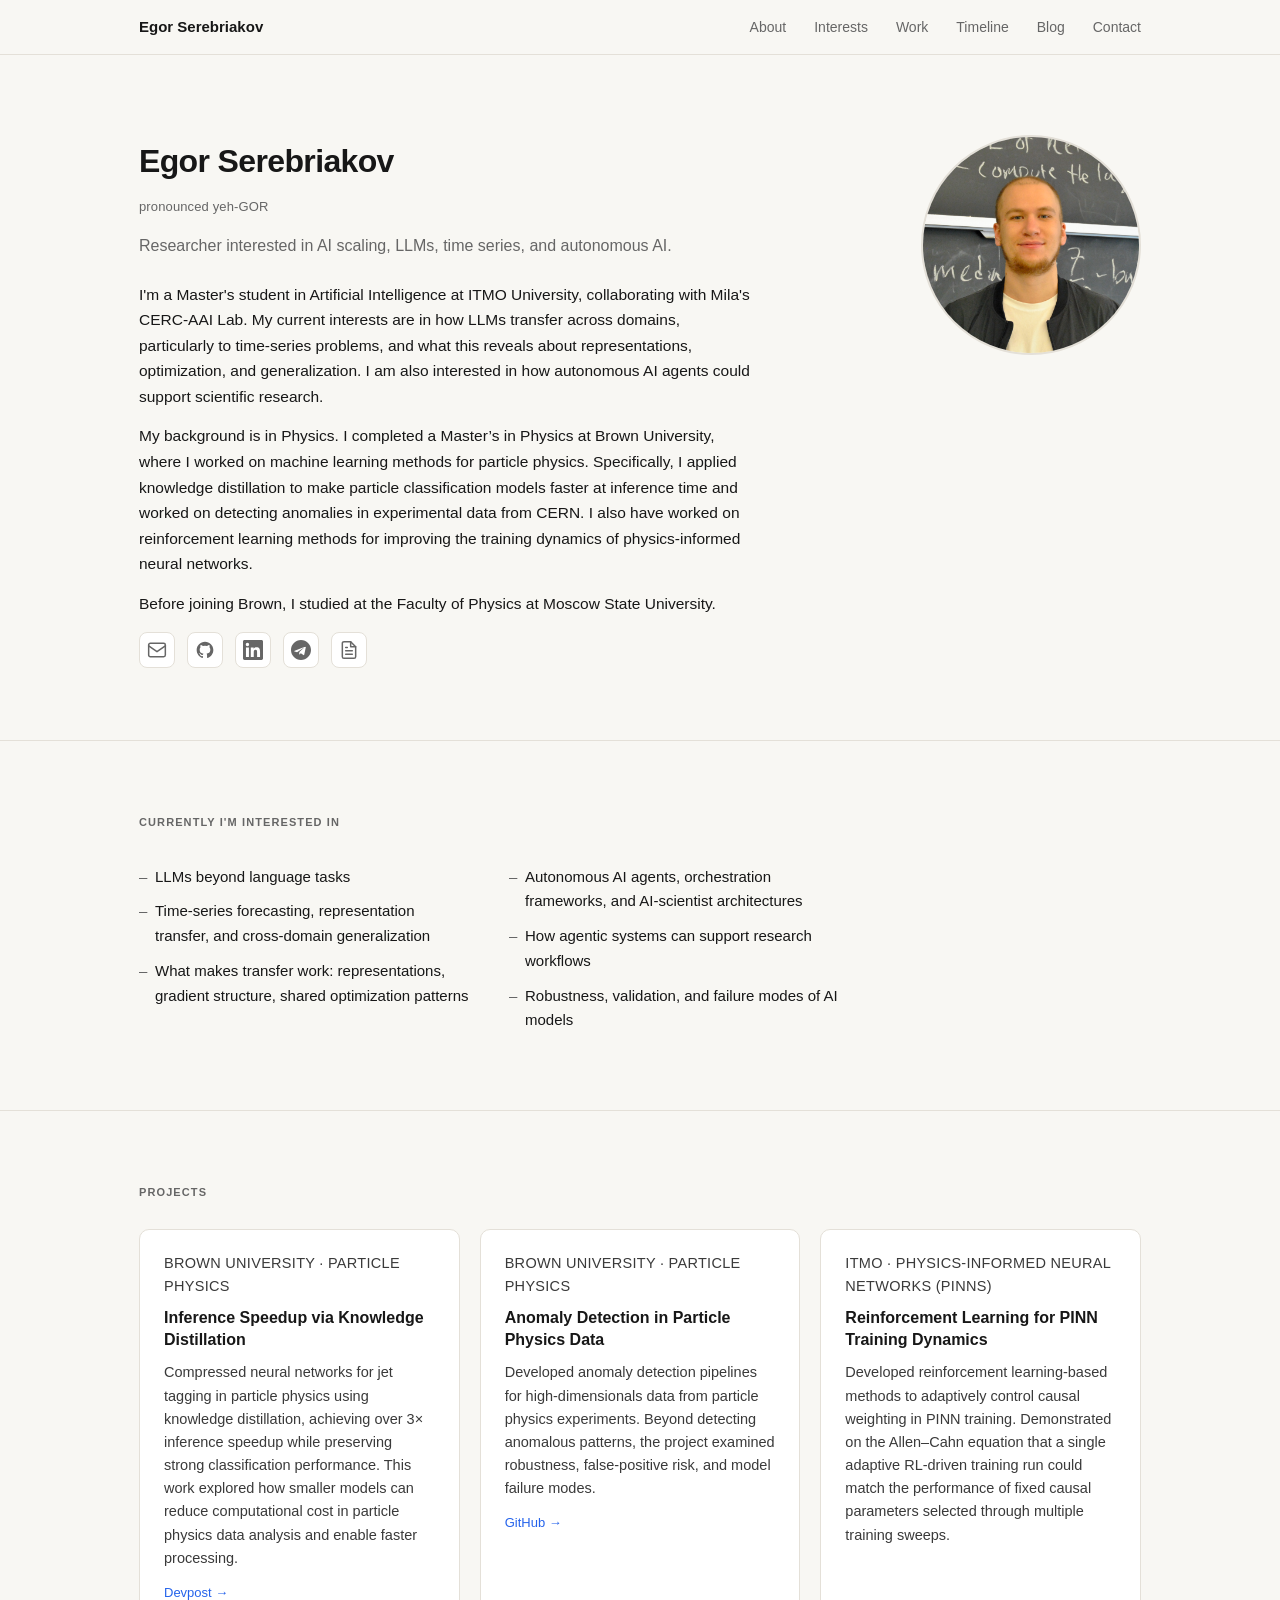
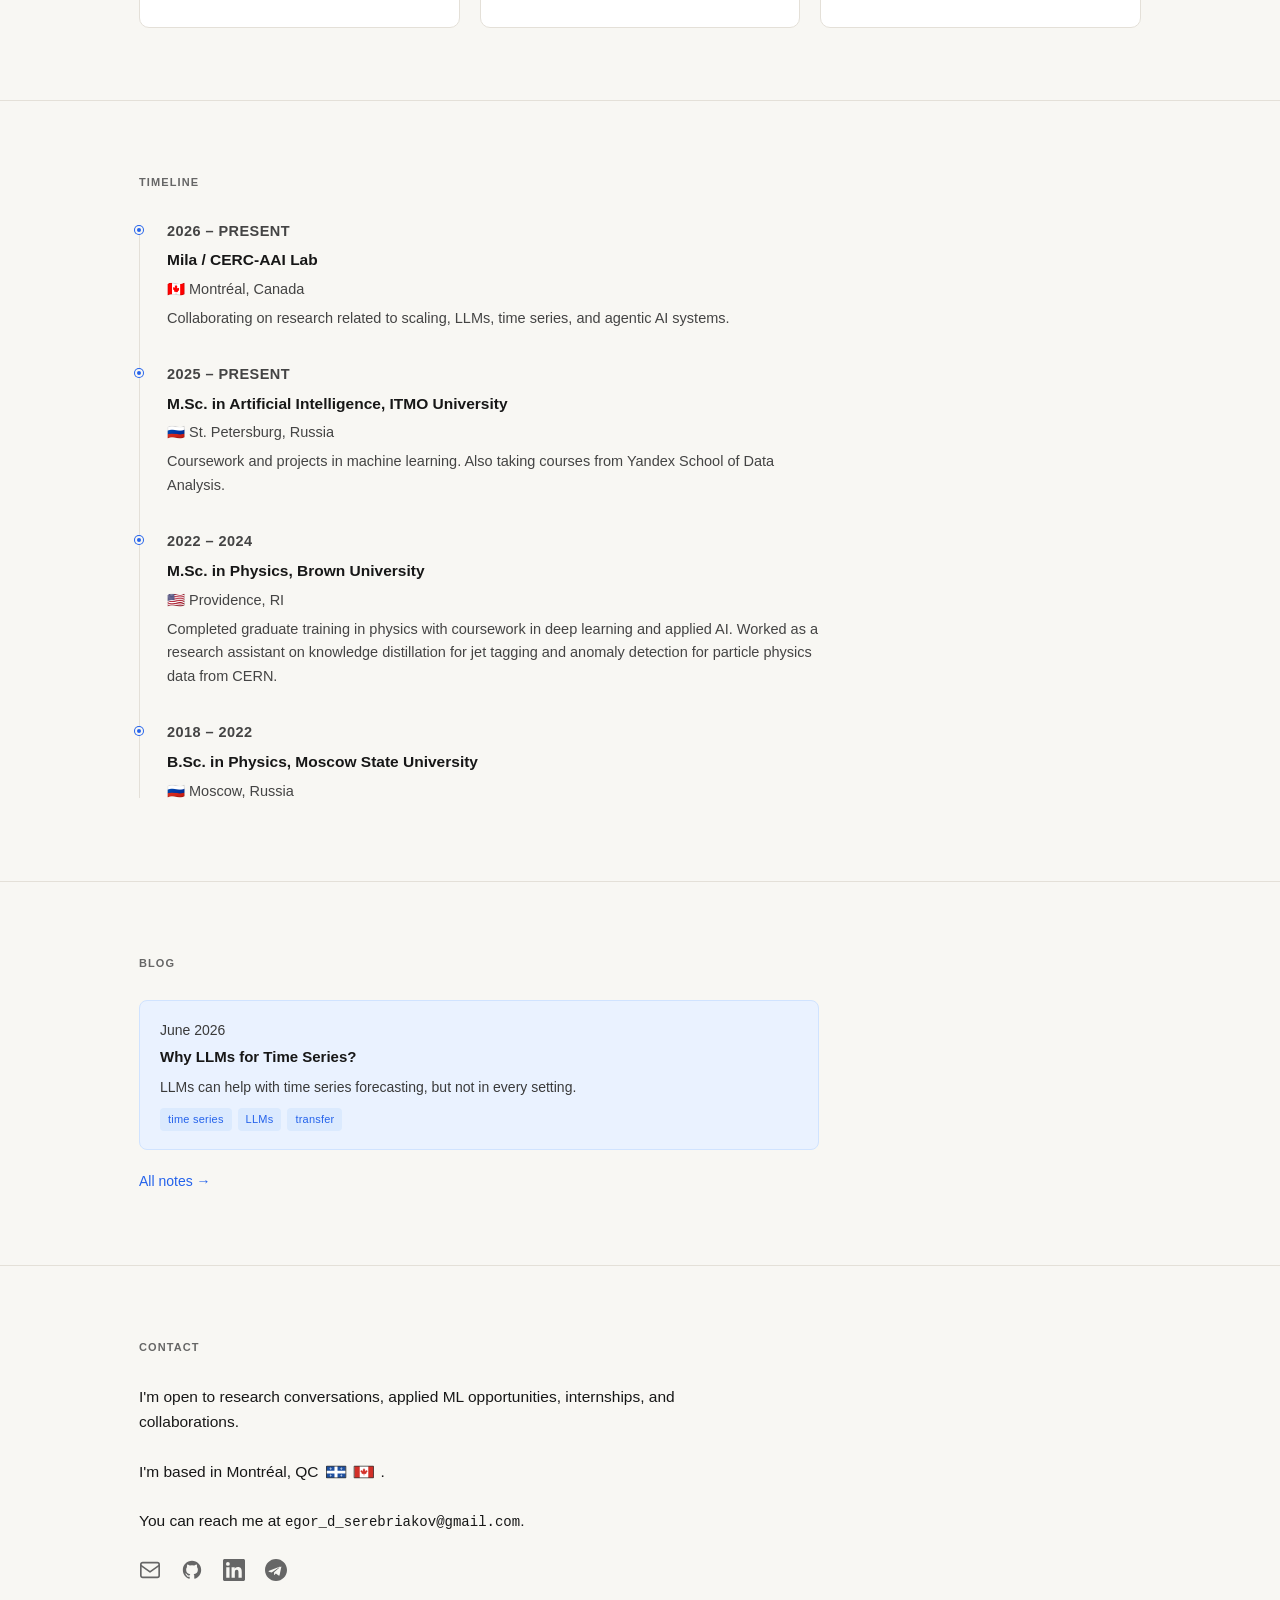
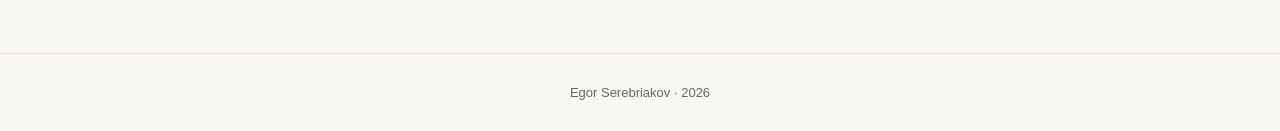
==== index.html @ ae720ddc "initial" ====
<!DOCTYPE html>
<html lang="en">
<head>
  <meta charset="UTF-8" />
  <meta name="viewport" content="width=device-width, initial-scale=1.0" />
  <title>Egor Serebriakov</title>
  <meta name="description" content="AI Master's student with a physics background, working on LLMs, time series, agentic systems, and ML for science." />
  <link rel="icon" type="image/svg+xml" href="assets/favicon.svg" />
  <link rel="stylesheet" href="assets/styles.css" />
</head>
<body>

  <nav>
    <div class="nav-inner">
      <a href="index.html" class="nav-name">Egor Serebriakov</a>
      <button class="nav-toggle" aria-label="Toggle navigation">
        <span></span><span></span><span></span>
      </button>
      <ul class="nav-links">
        <li><a href="#hero">About</a></li>
        <li><a href="#interests">Interests</a></li>
        <li><a href="#work">Work</a></li>
        <li><a href="#timeline">Timeline</a></li>
        <li><a href="#notes">Blog</a></li>
        <li><a href="#contact">Contact</a></li>
      </ul>
    </div>
  </nav>

  <!-- Hero -->
  <section id="hero">
    <div class="container">
      <div class="hero-inner">
        <div class="hero-text">
          <h1 class="hero-name">Egor Serebriakov</h1>
          <p class="hero-pronounce">pronounced yeh-GOR</p>
          <p class="hero-tagline">Researcher interested in AI scaling, LLMs, time series, and autonomous AI.</p>
          <div class="hero-bio">
            <!-- <p>I'm a Master's student in Artificial Intelligence at ITMO University, collaborating with Mila's CERC-AAI Lab. My current interests are in how LLMs transfer across domains, what this reveals about representations, optimization, and generalization, and how autonomous AI agents could support scientific research.</p> -->
            <p>I'm a Master's student in Artificial Intelligence at ITMO University, collaborating with Mila's CERC-AAI Lab. My current interests are in how LLMs transfer across domains, particularly to time-series problems, and what this reveals about representations, optimization, and generalization. I am also interested in how autonomous AI agents could support scientific research.</p>
            <p>My background is in Physics. I completed a Master’s in Physics at Brown University, where I worked on machine learning methods for particle physics. Specifically, I applied knowledge distillation to make particle classification models faster at inference time and worked on detecting anomalies in experimental data from CERN. I also have worked on reinforcement learning methods for improving the training dynamics of physics-informed neural networks.</p>
            <!-- <p>My background is in physics. I completed a Master’s in Physics at Brown University, where I worked on machine learning for particle physics, including knowledge distillation for particle jet tagging and anomaly detection with CERN experimental data. I have also worked on reinforcement learning methods for optimizing the training dynamics of physics-informed neural networks.</p> -->
            <p>Before joining Brown, I studied at the Faculty of Physics at Moscow State University.</p>
          </div>
          <div class="hero-links">
            <a href="mailto:egor_d_serebriakov@gmail.com" class="hero-icon-link" aria-label="Email" data-tooltip="Email">
              <svg width="20" height="20" viewBox="0 0 24 24" fill="none" stroke="currentColor" stroke-width="1.8" stroke-linecap="round" stroke-linejoin="round"><rect x="2" y="4" width="20" height="16" rx="2"/><path d="m2 7 10 7 10-7"/></svg>
            </a>
            <a href="https://github.com/edserebri" class="hero-icon-link" aria-label="GitHub" data-tooltip="GitHub" target="_blank" rel="noopener">
              <svg width="20" height="20" viewBox="0 0 24 24" fill="currentColor"><path d="M12 2C6.477 2 2 6.477 2 12c0 4.418 2.865 8.166 6.839 9.489.5.092.682-.217.682-.482 0-.237-.009-.868-.013-1.703-2.782.604-3.369-1.342-3.369-1.342-.454-1.154-1.11-1.462-1.11-1.462-.908-.62.069-.608.069-.608 1.003.07 1.531 1.03 1.531 1.03.892 1.529 2.341 1.087 2.91.831.092-.646.35-1.086.636-1.336-2.22-.253-4.555-1.11-4.555-4.943 0-1.091.39-1.984 1.029-2.683-.103-.253-.446-1.27.098-2.647 0 0 .84-.269 2.75 1.025A9.578 9.578 0 0 1 12 6.836a9.59 9.59 0 0 1 2.504.337c1.909-1.294 2.747-1.025 2.747-1.025.546 1.377.202 2.394.1 2.647.64.699 1.028 1.592 1.028 2.683 0 3.842-2.339 4.687-4.566 4.935.359.309.678.919.678 1.852 0 1.336-.012 2.415-.012 2.743 0 .267.18.578.688.48C19.138 20.163 22 16.418 22 12c0-5.523-4.477-10-10-10z"/></svg>
            </a>
            <a href="https://www.linkedin.com/in/eserebri/" class="hero-icon-link" aria-label="LinkedIn" data-tooltip="LinkedIn" target="_blank" rel="noopener">
              <svg width="20" height="20" viewBox="0 0 24 24" fill="currentColor"><path d="M20.447 20.452h-3.554v-5.569c0-1.328-.027-3.037-1.852-3.037-1.853 0-2.136 1.445-2.136 2.939v5.667H9.351V9h3.414v1.561h.046c.477-.9 1.637-1.85 3.37-1.85 3.601 0 4.267 2.37 4.267 5.455v6.286zM5.337 7.433a2.062 2.062 0 0 1-2.063-2.065 2.064 2.064 0 1 1 2.063 2.065zm1.782 13.019H3.555V9h3.564v11.452zM22.225 0H1.771C.792 0 0 .774 0 1.729v20.542C0 23.227.792 24 1.771 24h20.451C23.2 24 24 23.227 24 22.271V1.729C24 .774 23.2 0 22.222 0h.003z"/></svg>
            </a>
            <a href="https://t.me/egorserebriakov" class="hero-icon-link" aria-label="Telegram" data-tooltip="Telegram" target="_blank" rel="noopener">
              <svg width="20" height="20" viewBox="0 0 24 24" fill="currentColor"><path d="M12 0C5.373 0 0 5.373 0 12s5.373 12 12 12 12-5.373 12-12S18.627 0 12 0zm5.894 8.221-1.97 9.28c-.145.658-.537.818-1.084.508l-3-2.21-1.447 1.394c-.16.16-.295.295-.605.295l.213-3.053 5.56-5.023c.242-.213-.054-.333-.373-.12L7.26 14.765l-2.938-.916c-.638-.2-.651-.638.136-.943l11.462-4.42c.532-.19.998.131.682.232-.001.001-.001.002-.001.003z"/></svg>
            </a>
            <a href="cv.html" class="hero-icon-link" aria-label="CV" data-tooltip="CV">
              <svg width="20" height="20" viewBox="0 0 24 24" fill="none" stroke="currentColor" stroke-width="1.8" stroke-linecap="round" stroke-linejoin="round"><path d="M14 2H6a2 2 0 0 0-2 2v16a2 2 0 0 0 2 2h12a2 2 0 0 0 2-2V8z"/><polyline points="14 2 14 8 20 8"/><line x1="16" y1="13" x2="8" y2="13"/><line x1="16" y1="17" x2="8" y2="17"/><polyline points="10 9 9 9 8 9"/></svg>
            </a>
          </div>
        </div>
        <img src="assets/egor-photo.png" alt="Egor Serebriakov" class="hero-photo" />
      </div>
    </div>
  </section>

  <!-- Research Interests -->
  <section id="interests">
    <div class="container">
      <p class="section-label">Currently I'm Interested In</p>
      <ul class="interests-list">
        <li>LLMs beyond language tasks</li>
        <li>Time-series forecasting, representation transfer, and cross-domain generalization</li>
        <li>What makes transfer work: representations, gradient structure, shared optimization patterns</li>
        <li>Autonomous AI agents, orchestration frameworks, and AI-scientist architectures</li>
        <li>How agentic systems can support research workflows</li>
        <li>Robustness, validation, and failure modes of AI models</li>
      </ul>
    </div>
  </section>

  <!-- Selected Work -->
  <section id="work">
    <div class="container">
      <p class="section-label">Projects</p>
      <div class="cards-grid">

        <!-- <div class="card">
          <p class="card-meta">Mila · Ongoing</p>
          <h3>Rethinking LLMs for Time Series</h3>
          <p>Ongoing work on understanding why LLM-based models can help with time-series forecasting. I'm especially interested in whether useful transfer comes from shared gradient structure, representation geometry, representation drift, or other optimization-level effects rather than language modeling alone.</p>
        </div> -->

        <div class="card">
          <p class="card-meta">Brown University · Particle Physics</p>
          <h3>Inference Speedup via Knowledge Distillation</h3>
          <p>Compressed neural networks for jet tagging in particle physics using knowledge distillation, achieving over 3× inference speedup while preserving strong classification performance. This work explored how smaller models can reduce computational cost in particle physics data analysis and enable faster processing.</p>
          <a href="https://devpost.com/software/transfer-learning-for-jet-tagging-in-particle-physics" class="card-link" target="_blank" rel="noopener">Devpost →</a>
        </div>

        <div class="card">
          <p class="card-meta">Brown University · Particle Physics</p>
          <h3>Anomaly Detection in Particle Physics Data</h3>
          <p>Developed anomaly detection pipelines for high-dimensionals data from particle physics experiments. Beyond detecting anomalous patterns, the project examined robustness, false-positive risk, and model failure modes.</p>
          <a href="https://github.com/jordanpfeifer21/PHYS2550FinalProject" class="card-link" target="_blank" rel="noopener">GitHub →</a>
        </div>

        <div class="card">
          <p class="card-meta">ITMO · Physics-Informed Neural Networks (PINNs)</p>
          <h3>Reinforcement Learning for PINN Training Dynamics</h3>
          <p> Developed reinforcement learning-based methods to adaptively control causal weighting in PINN training. Demonstrated on the Allen–Cahn equation that a single adaptive RL-driven training run could match the performance of fixed causal parameters selected through multiple training sweeps.</p>
        </div>

      </div>
    </div>
  </section>

  <!-- Timeline -->
  <section id="timeline">
    <div class="container">
      <p class="section-label">Timeline</p>
      <div class="timeline">

        <div class="timeline-item">
          <p class="timeline-date">2026 – Present</p>
          <h3>Mila / CERC-AAI Lab</h3>
          <p class="timeline-location">🇨🇦 Montréal, Canada</p>
          <p>Collaborating on research related to scaling, LLMs, time series, and agentic AI systems.</p>
        </div>

        <div class="timeline-item">
          <p class="timeline-date">2025 – Present</p>
          <h3>M.Sc. in Artificial Intelligence, ITMO University</h3>
          <p class="timeline-location">🇷🇺 St. Petersburg, Russia</p>
          <p>Coursework and projects in machine learning. Also taking courses from Yandex School of Data Analysis.</p>
        </div>

        <div class="timeline-item">
          <p class="timeline-date">2022 – 2024</p>
          <h3>M.Sc. in Physics, Brown University</h3>
          <p class="timeline-location">🇺🇸 Providence, RI</p>
          <p>Completed graduate training in physics with coursework in deep learning and applied AI. Worked as a research assistant on knowledge distillation for jet tagging and anomaly detection for particle physics data from CERN.</p>
        </div>

        <div class="timeline-item">
          <p class="timeline-date">2018 – 2022</p>
          <h3>B.Sc. in Physics, Moscow State University</h3>
          <p class="timeline-location">🇷🇺 Moscow, Russia</p>
        </div>

      </div>
    </div>
  </section>

  <!-- Notes Preview -->
  <section id="notes">
    <div class="container">
      <p class="section-label">Blog</p>
      <div id="notes-preview" class="notes-cards"></div>
      <p class="notes-footer"><a href="notes.html">All notes →</a></p>
    </div>
  </section>

  <!-- Contact -->
  <section id="contact">
    <div class="container">
      <p class="section-label">Contact</p>
      <p class="contact-text">I'm open to research conversations, applied ML opportunities, internships, and collaborations.</p>
      <p class="contact-text contact-location">I'm based in Montréal, QC <img src="assets/qc_flag.svg" class="flag-icon" alt="Quebec"><img src="assets/canada.svg" class="flag-icon" alt="Canada">.</p>
      <p class="contact-text">You can reach me at <span class="contact-email">egor_d_serebriakov@gmail.com</span>.</p>
      <div class="contact-icons">
        <a href="mailto:egor_d_serebriakov@gmail.com" class="contact-icon" aria-label="Email">
          <svg width="22" height="22" viewBox="0 0 24 24" fill="none" stroke="currentColor" stroke-width="1.8" stroke-linecap="round" stroke-linejoin="round"><rect x="2" y="4" width="20" height="16" rx="2"/><path d="m2 7 10 7 10-7"/></svg>
        </a>
        <a href="https://github.com/edserebri" class="contact-icon" aria-label="GitHub" target="_blank" rel="noopener">
          <svg width="22" height="22" viewBox="0 0 24 24" fill="currentColor"><path d="M12 2C6.477 2 2 6.477 2 12c0 4.418 2.865 8.166 6.839 9.489.5.092.682-.217.682-.482 0-.237-.009-.868-.013-1.703-2.782.604-3.369-1.342-3.369-1.342-.454-1.154-1.11-1.462-1.11-1.462-.908-.62.069-.608.069-.608 1.003.07 1.531 1.03 1.531 1.03.892 1.529 2.341 1.087 2.91.831.092-.646.35-1.086.636-1.336-2.22-.253-4.555-1.11-4.555-4.943 0-1.091.39-1.984 1.029-2.683-.103-.253-.446-1.27.098-2.647 0 0 .84-.269 2.75 1.025A9.578 9.578 0 0 1 12 6.836a9.59 9.59 0 0 1 2.504.337c1.909-1.294 2.747-1.025 2.747-1.025.546 1.377.202 2.394.1 2.647.64.699 1.028 1.592 1.028 2.683 0 3.842-2.339 4.687-4.566 4.935.359.309.678.919.678 1.852 0 1.336-.012 2.415-.012 2.743 0 .267.18.578.688.48C19.138 20.163 22 16.418 22 12c0-5.523-4.477-10-10-10z"/></svg>
        </a>
        <a href="https://www.linkedin.com/in/eserebri/" class="contact-icon" aria-label="LinkedIn" target="_blank" rel="noopener">
          <svg width="22" height="22" viewBox="0 0 24 24" fill="currentColor"><path d="M20.447 20.452h-3.554v-5.569c0-1.328-.027-3.037-1.852-3.037-1.853 0-2.136 1.445-2.136 2.939v5.667H9.351V9h3.414v1.561h.046c.477-.9 1.637-1.85 3.37-1.85 3.601 0 4.267 2.37 4.267 5.455v6.286zM5.337 7.433a2.062 2.062 0 0 1-2.063-2.065 2.064 2.064 0 1 1 2.063 2.065zm1.782 13.019H3.555V9h3.564v11.452zM22.225 0H1.771C.792 0 0 .774 0 1.729v20.542C0 23.227.792 24 1.771 24h20.451C23.2 24 24 23.227 24 22.271V1.729C24 .774 23.2 0 22.222 0h.003z"/></svg>
        </a>
        <a href="https://t.me/egorserebriakov" class="contact-icon" aria-label="Telegram" target="_blank" rel="noopener">
          <svg width="22" height="22" viewBox="0 0 24 24" fill="currentColor"><path d="M12 0C5.373 0 0 5.373 0 12s5.373 12 12 12 12-5.373 12-12S18.627 0 12 0zm5.894 8.221-1.97 9.28c-.145.658-.537.818-1.084.508l-3-2.21-1.447 1.394c-.16.16-.295.295-.605.295l.213-3.053 5.56-5.023c.242-.213-.054-.333-.373-.12L7.26 14.765l-2.938-.916c-.638-.2-.651-.638.136-.943l11.462-4.42c.532-.19.998.131.682.232-.001.001-.001.002-.001.003z"/></svg>
        </a>
      </div>
    </div>
  </section>

  <footer>
    <div class="container">
      <p>Egor Serebriakov · 2026</p>
    </div>
  </footer>

  <script src="assets/posts.js"></script>
  <script src="assets/script.js"></script>
</body>
</html>
---- assets/styles.css ----
:root {
  --bg: #f8f7f3;
  --text: #171717;
  --muted: #666666;
  --line: #e4e0d8;
  --card: #ffffff;
  --soft-blue: #eaf2ff;
  --accent: #2563eb;
}

*, *::before, *::after {
  box-sizing: border-box;
  margin: 0;
  padding: 0;
}

html {
  scroll-behavior: smooth;
}

body {
  background: var(--bg);
  color: var(--text);
  font-family: -apple-system, BlinkMacSystemFont, "Segoe UI", Roboto, "Helvetica Neue", Arial, sans-serif;
  font-size: 16px;
  line-height: 1.65;
}

a {
  color: var(--accent);
  text-decoration: none;
}

a:hover {
  text-decoration: underline;
}

/* Layout */
.container {
  max-width: 1050px;
  margin: 0 auto;
  padding: 0 24px;
}

.prose {
  max-width: 720px;
}

/* Nav */
nav {
  position: sticky;
  top: 0;
  background: var(--bg);
  border-bottom: 1px solid var(--line);
  z-index: 100;
  padding: 14px 0;
}

.nav-inner {
  display: flex;
  align-items: center;
  justify-content: space-between;
  max-width: 1050px;
  margin: 0 auto;
  padding: 0 24px;
}

.nav-name {
  font-weight: 600;
  font-size: 15px;
  color: var(--text);
  text-decoration: none;
}

.nav-name:hover {
  text-decoration: none;
  color: var(--accent);
}

.nav-links {
  display: flex;
  gap: 28px;
  list-style: none;
}

.nav-links a {
  font-size: 14px;
  color: var(--muted);
  text-decoration: none;
  transition: color 0.15s;
}

.nav-links a:hover {
  color: var(--text);
  text-decoration: none;
}

.nav-toggle {
  display: none;
  background: none;
  border: none;
  cursor: pointer;
  padding: 4px;
  flex-direction: column;
  gap: 5px;
  position: relative;
  z-index: 101;
}

.nav-toggle span {
  display: block;
  width: 22px;
  height: 2px;
  background: var(--text);
  border-radius: 2px;
  transition: all 0.25s ease;
}

.nav-toggle.open span:nth-child(1) {
  transform: translateY(7px) rotate(45deg);
}

.nav-toggle.open span:nth-child(2) {
  opacity: 0;
  transform: scaleX(0);
}

.nav-toggle.open span:nth-child(3) {
  transform: translateY(-7px) rotate(-45deg);
}

/* Sections */
section {
  padding: 72px 0;
  border-bottom: 1px solid var(--line);
}

section:last-child {
  border-bottom: none;
}

.section-label {
  font-size: 11px;
  font-weight: 600;
  letter-spacing: 0.1em;
  text-transform: uppercase;
  color: var(--muted);
  margin-bottom: 28px;
}

h2 {
  font-size: 22px;
  font-weight: 600;
  margin-bottom: 20px;
  letter-spacing: -0.01em;
}

h3 {
  font-size: 17px;
  font-weight: 600;
  margin-bottom: 6px;
}

/* Hero */
#hero {
  padding: 80px 0 72px;
}

.hero-inner {
  display: flex;
  align-items: flex-start;
  gap: 32px;
}

.hero-text {
  flex: 1;
  min-width: 0;
}

.hero-photo {
  width: 220px;
  height: 220px;
  border-radius: 50%;
  object-fit: cover;
  object-position: center top;
  flex-shrink: 0;
  border: 2px solid var(--line);
}

.hero-name {
  font-size: 32px;
  font-weight: 700;
  letter-spacing: -0.02em;
  margin-bottom: 8px;
}

.hero-pronounce {
  font-size: 13px;
  color: var(--muted);
  margin-top: 4px;
  margin-bottom: 16px;
  letter-spacing: 0.01em;
}

.hero-tagline {
  font-size: 16px;
  color: var(--muted);
  margin-bottom: 24px;
  line-height: 1.5;
}

.hero-bio p {
  font-size: 15.5px;
  color: var(--text);
  margin-bottom: 14px;
  max-width: 620px;
}

.hero-bio p:last-child {
  margin-bottom: 0;
}


.flag-icon {
  height: 22px;
  width: auto;
  vertical-align: middle;
  border-radius: 2px;
}

.hero-email {
  font-family: "SFMono-Regular", Consolas, "Liberation Mono", Menlo, monospace;
  font-size: 13.5px;
  color: var(--muted);
  margin-top: 20px;
  margin-bottom: 4px;
}

.hero-links {
  display: flex;
  flex-wrap: wrap;
  gap: 12px;
  margin-top: 16px;
}

.hero-icon-link {
  display: inline-flex;
  align-items: center;
  justify-content: center;
  width: 36px;
  height: 36px;
  border-radius: 8px;
  border: 1px solid var(--line);
  color: var(--muted);
  background: var(--card);
  text-decoration: none;
  transition: border-color 0.15s, color 0.15s;
}

.hero-icon-link:hover {
  border-color: var(--accent);
  color: var(--accent);
  text-decoration: none;
}

.hero-icon-link[data-tooltip] {
  position: relative;
}

.hero-icon-link[data-tooltip]::after {
  content: attr(data-tooltip);
  position: absolute;
  bottom: calc(100% + 7px);
  left: 50%;
  transform: translateX(-50%);
  background: var(--text);
  color: var(--bg);
  font-size: 11px;
  font-weight: 500;
  padding: 3px 8px;
  border-radius: 4px;
  white-space: nowrap;
  pointer-events: none;
  opacity: 0;
  transition: opacity 0.12s;
}

.hero-icon-link[data-tooltip]:hover::after {
  opacity: 1;
}

/* Current Focus */
#focus .focus-text p {
  font-size: 15.5px;
  margin-bottom: 14px;
  max-width: 700px;
}

#focus .focus-text p:last-child {
  margin-bottom: 0;
}

/* Work cards */
.cards-grid {
  display: grid;
  grid-template-columns: repeat(auto-fill, minmax(300px, 1fr));
  gap: 20px;
}

.card {
  background: var(--card);
  border: 1px solid var(--line);
  border-radius: 10px;
  padding: 22px 24px;
  transition: border-color 0.15s;
}

.card:hover {
  border-color: #c8c0b4;
}

.card-meta {
  font-size: 12px;
  color: var(--muted);
  font-weight: 500;
  letter-spacing: 0.02em;
  margin-bottom: 8px;
  text-transform: uppercase;
}

.card h3 {
  font-size: 16px;
  margin-bottom: 10px;
  line-height: 1.4;
}

.card p {
  font-size: 14.5px;
  color: #3a3a3a;
  line-height: 1.6;
}

.card-link {
  display: inline-block;
  margin-top: 12px;
  font-size: 13px;
  font-weight: 500;
}

/* Research Interests */
#interests .interests-list {
  list-style: none;
  columns: 2;
  column-gap: 40px;
  max-width: 700px;
}

#interests .interests-list li {
  font-size: 15px;
  padding: 5px 0;
  color: var(--text);
  break-inside: avoid;
  padding-left: 16px;
  position: relative;
}

#interests .interests-list li::before {
  content: "–";
  position: absolute;
  left: 0;
  color: var(--muted);
}

/* Timeline */
.timeline {
  position: relative;
  padding-left: 28px;
  max-width: 680px;
}

.timeline::before {
  content: "";
  position: absolute;
  left: 0;
  top: 6px;
  bottom: 6px;
  width: 1px;
  background: var(--line);
}

.timeline-item {
  position: relative;
  padding-bottom: 32px;
}

.timeline-item:last-child {
  padding-bottom: 0;
}

.timeline-item::before {
  content: "";
  position: absolute;
  left: -32px;
  top: 6px;
  width: 8px;
  height: 8px;
  border-radius: 50%;
  background: var(--accent);
  border: 2px solid var(--bg);
  box-shadow: 0 0 0 1px var(--accent);
}

.timeline-date {
  font-size: 12px;
  font-weight: 600;
  color: var(--accent);
  letter-spacing: 0.03em;
  margin-bottom: 4px;
  text-transform: uppercase;
}

.timeline-item h3 {
  font-size: 15.5px;
  margin-bottom: 5px;
}

.timeline-location {
  font-size: 12.5px;
  color: var(--muted);
  margin-bottom: 5px;
}

.timeline-item p {
  font-size: 14.5px;
  color: #444;
}

/* Notes preview */
.notes-cards {
  display: flex;
  flex-direction: column;
  gap: 16px;
  max-width: 680px;
}

.note-card {
  background: var(--soft-blue);
  border: 1px solid #d0e3ff;
  border-radius: 8px;
  padding: 18px 20px;
}

.note-card-date {
  font-size: 12px;
  color: var(--muted);
  margin-bottom: 4px;
}

.note-card h3 {
  font-size: 15px;
  margin-bottom: 6px;
}

.note-card p {
  font-size: 14px;
  color: #3a3a3a;
  line-height: 1.6;
}

.note-tags {
  display: flex;
  flex-wrap: wrap;
  gap: 6px;
  margin-top: 10px;
}

.tag {
  font-size: 11px;
  font-weight: 500;
  color: var(--accent);
  background: #dbeafe;
  padding: 2px 8px;
  border-radius: 4px;
  letter-spacing: 0.02em;
}

.notes-footer {
  margin-top: 20px;
  font-size: 14px;
}

/* Contact */
#contact .contact-text {
  font-size: 15.5px;
  color: var(--text);
  max-width: 600px;
  margin-bottom: 24px;
}

.contact-location {
  display: flex;
  align-items: center;
  gap: 6px;
  margin-top: 10px;
}

.contact-email {
  font-family: "SFMono-Regular", Consolas, "Liberation Mono", Menlo, monospace;
  font-size: 14px;
  color: var(--text);
}

.contact-icons {
  display: flex;
  gap: 20px;
  margin-top: 20px;
  align-items: center;
}

.contact-icon {
  color: var(--muted);
  transition: color 0.15s;
  display: flex;
  align-items: center;
}

.contact-icon:hover {
  color: var(--text);
  text-decoration: none;
}

.contact-links {
  display: flex;
  flex-wrap: wrap;
  gap: 12px;
}

.contact-link {
  display: inline-flex;
  align-items: center;
  gap: 6px;
  font-size: 14px;
  font-weight: 500;
  padding: 8px 18px;
  border-radius: 7px;
  border: 1px solid var(--line);
  background: var(--card);
  color: var(--text);
  transition: border-color 0.15s, color 0.15s;
  text-decoration: none;
}

.contact-link:hover {
  border-color: var(--accent);
  color: var(--accent);
  text-decoration: none;
}

/* Footer */
footer {
  padding: 28px 0;
  text-align: center;
  font-size: 13px;
  color: var(--muted);
}

/* Expandable post cards (notes page) */
.post-card {
  background: var(--card);
  border: 1px solid var(--line);
  border-radius: 10px;
  padding: 20px 24px;
  max-width: 720px;
  cursor: pointer;
  transition: border-color 0.15s;
  user-select: none;
}

.post-card:hover {
  border-color: #c8c0b4;
}

.post-card-header {
  display: flex;
  align-items: flex-start;
  justify-content: space-between;
  gap: 16px;
}

.post-card-meta {
  flex: 1;
  min-width: 0;
}

.post-card-meta h3 {
  margin-bottom: 0;
}

.post-card-chevron {
  flex-shrink: 0;
  color: var(--muted);
  margin-top: 4px;
  transition: transform 0.2s ease;
}

.post-card.open .post-card-chevron {
  transform: rotate(180deg);
}

.post-card-body {
  max-height: 0;
  overflow: hidden;
  opacity: 0;
  transition: max-height 0.3s ease, opacity 0.2s ease;
}

.post-card.open .post-card-body {
  max-height: 600px;
  opacity: 1;
}

.post-card-body p {
  font-size: 14.5px;
  color: #3a3a3a;
  line-height: 1.65;
  margin-top: 12px;
}

/* ---- Notes page ---- */
.notes-page-header {
  padding: 48px 0 40px;
  border-bottom: 1px solid var(--line);
}

.notes-page-header h1 {
  font-size: 28px;
  font-weight: 700;
  letter-spacing: -0.02em;
  margin-bottom: 8px;
}

.notes-page-header p {
  font-size: 15px;
  color: var(--muted);
  max-width: 600px;
}

.notes-list {
  padding: 48px 0;
  display: flex;
  flex-direction: column;
  gap: 24px;
}

.notes-list .note-card {
  background: var(--card);
  border: 1px solid var(--line);
  border-radius: 10px;
  padding: 22px 26px;
  max-width: 720px;
}

.notes-list .note-card:hover {
  border-color: #c8c0b4;
}

.draft-badge {
  display: inline-block;
  font-size: 11px;
  font-weight: 600;
  text-transform: uppercase;
  letter-spacing: 0.06em;
  color: #92400e;
  background: #fef3c7;
  border: 1px solid #fcd34d;
  padding: 2px 7px;
  border-radius: 4px;
  margin-bottom: 8px;
}

/* Mobile */
@media (max-width: 680px) {
  nav {
    padding: 12px 0;
  }

  .nav-links {
    display: none;
    flex-direction: column;
    align-items: center;
    justify-content: center;
    gap: 8px;
    position: fixed;
    top: 0;
    left: 0;
    right: 0;
    bottom: 0;
    background: var(--bg);
    z-index: 99;
  }

  .nav-links.open {
    display: flex;
  }

  .nav-links a {
    padding: 14px 0;
    font-size: 22px;
    color: var(--text);
  }

  .nav-toggle {
    display: flex;
  }

  section {
    padding: 48px 0;
  }

  #hero {
    padding: 48px 0;
  }

  .hero-inner {
    flex-direction: column-reverse;
    gap: 24px;
    align-items: center;
    text-align: center;
  }

  .hero-photo {
    width: 140px;
    height: 140px;
  }

  .hero-links {
    justify-content: center;
  }

  .hero-name {
    font-size: 26px;
  }

  #interests .interests-list {
    columns: 1;
  }

  .cards-grid {
    grid-template-columns: 1fr;
  }
}
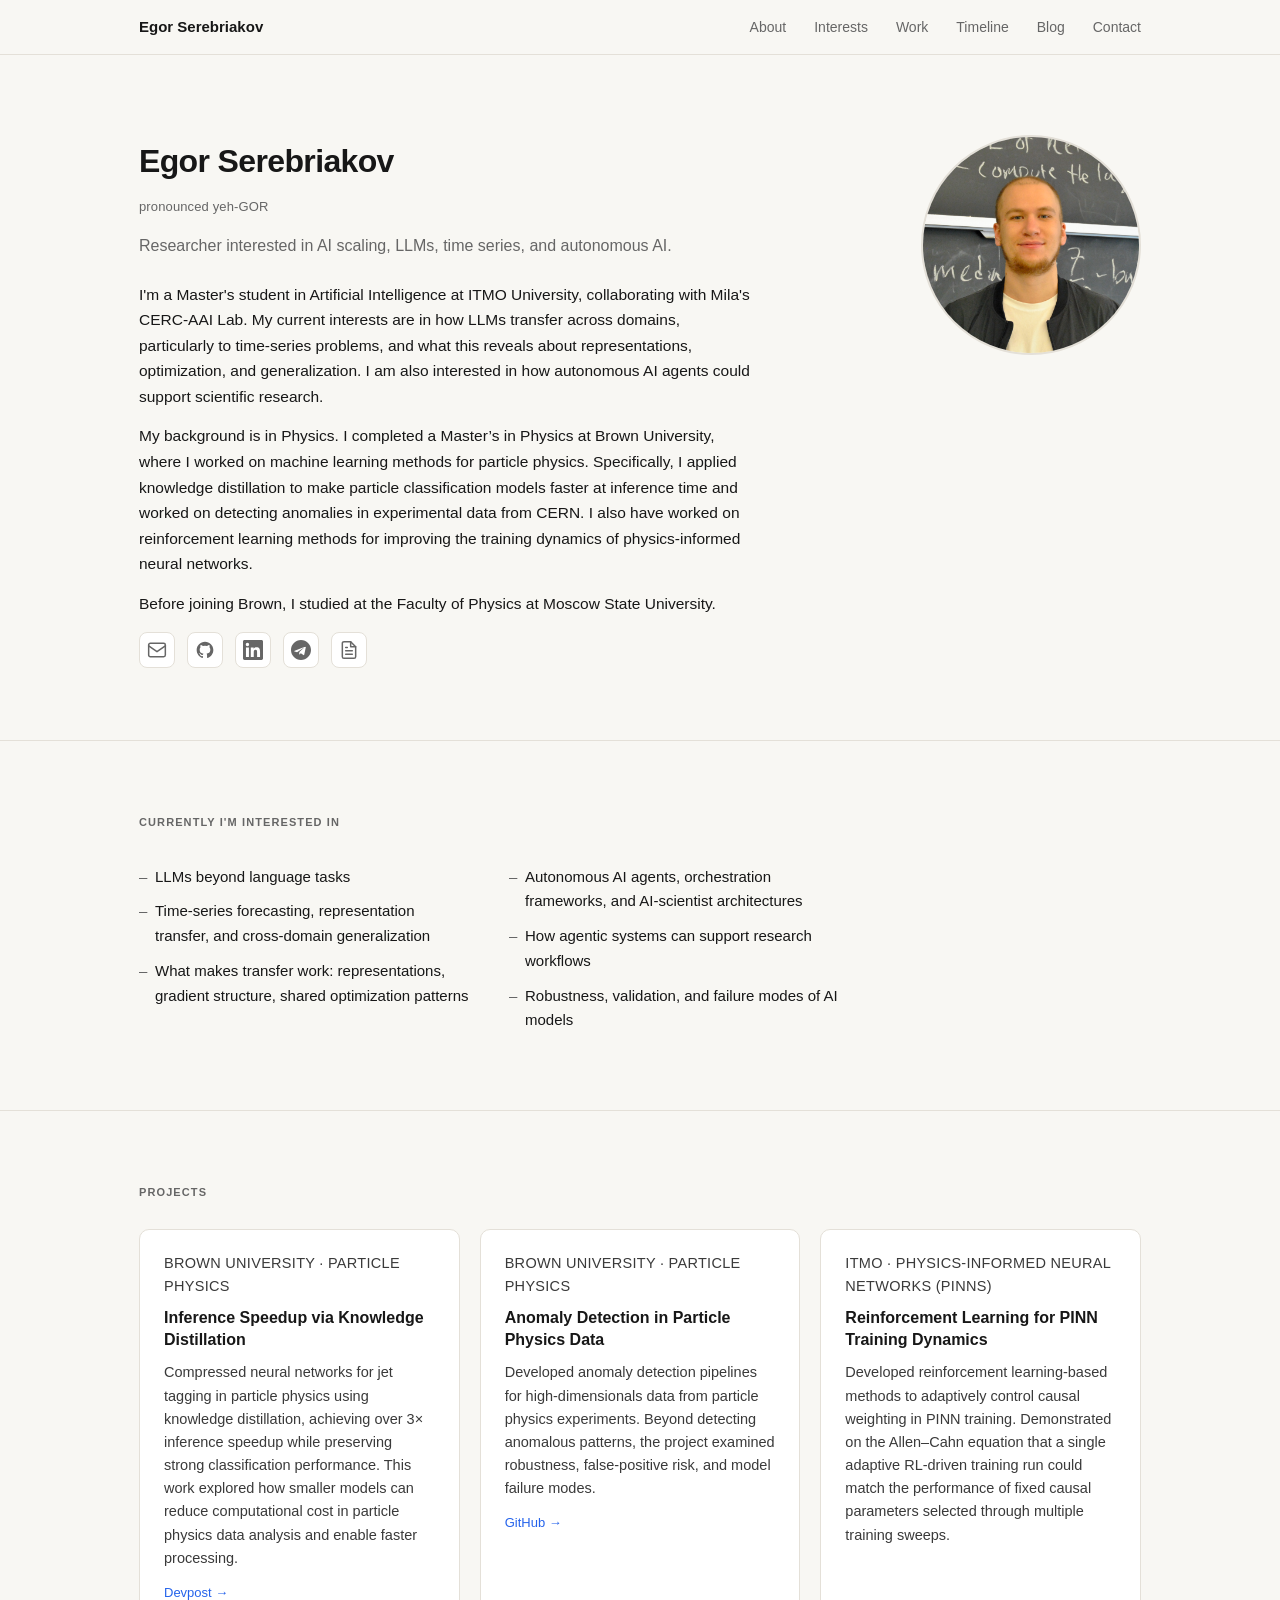
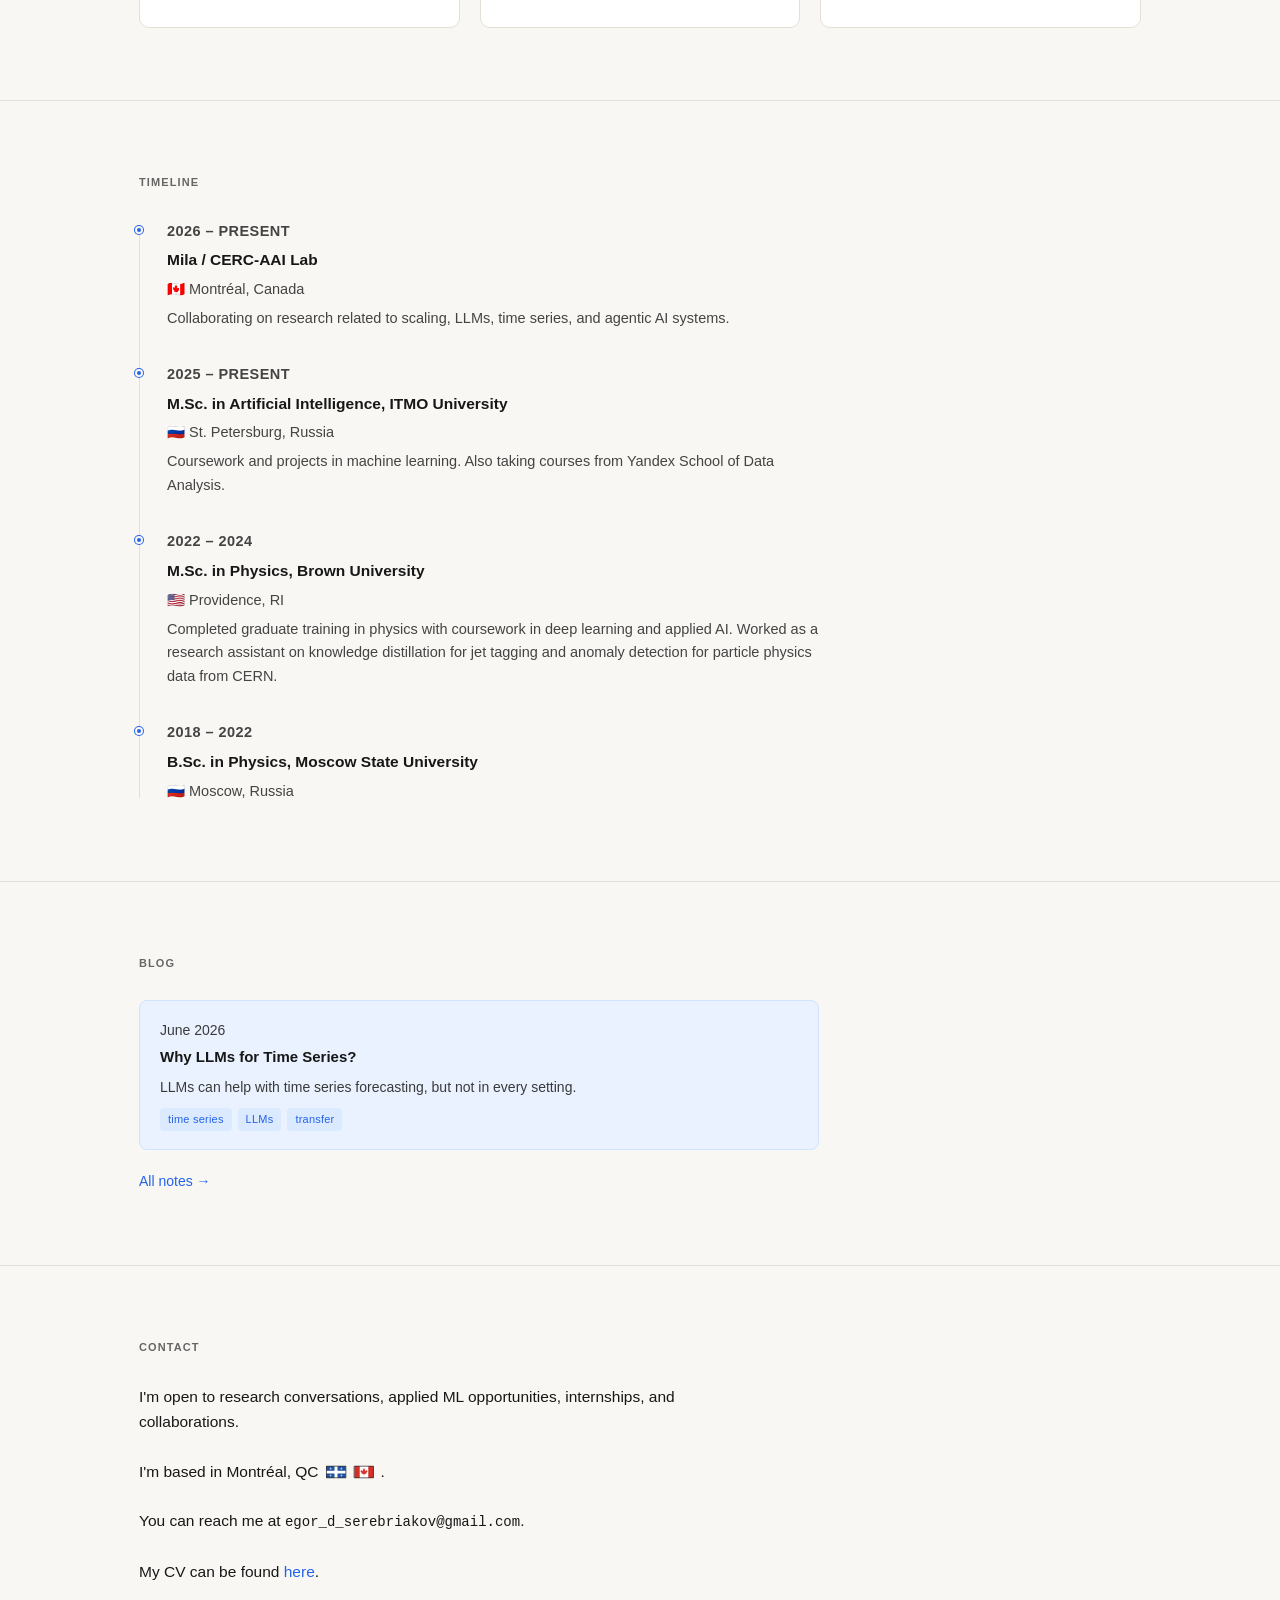
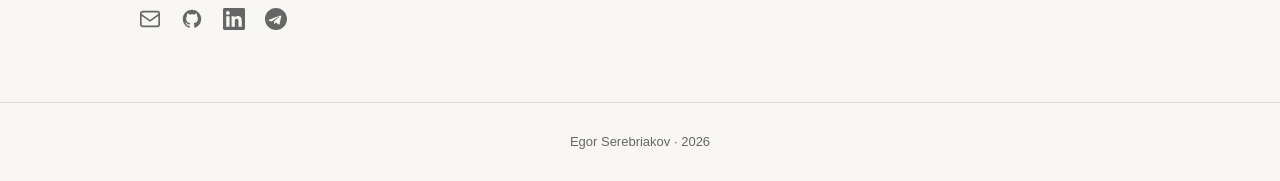
==== commit 22b76356: "small changes" ====
--- a/index.html
+++ b/index.html
@@ -169,6 +169,7 @@
       <p class="contact-text">I'm open to research conversations, applied ML opportunities, internships, and collaborations.</p>
       <p class="contact-text contact-location">I'm based in Montréal, QC <img src="assets/qc_flag.svg" class="flag-icon" alt="Quebec"><img src="assets/canada.svg" class="flag-icon" alt="Canada">.</p>
       <p class="contact-text">You can reach me at <span class="contact-email">egor_d_serebriakov@gmail.com</span>.</p>
+      <p class="contact-text">My CV can be found <a href="cv.html">here</a>.</p>
       <div class="contact-icons">
         <a href="mailto:egor_d_serebriakov@gmail.com" class="contact-icon" aria-label="Email">
           <svg width="22" height="22" viewBox="0 0 24 24" fill="none" stroke="currentColor" stroke-width="1.8" stroke-linecap="round" stroke-linejoin="round"><rect x="2" y="4" width="20" height="16" rx="2"/><path d="m2 7 10 7 10-7"/></svg>
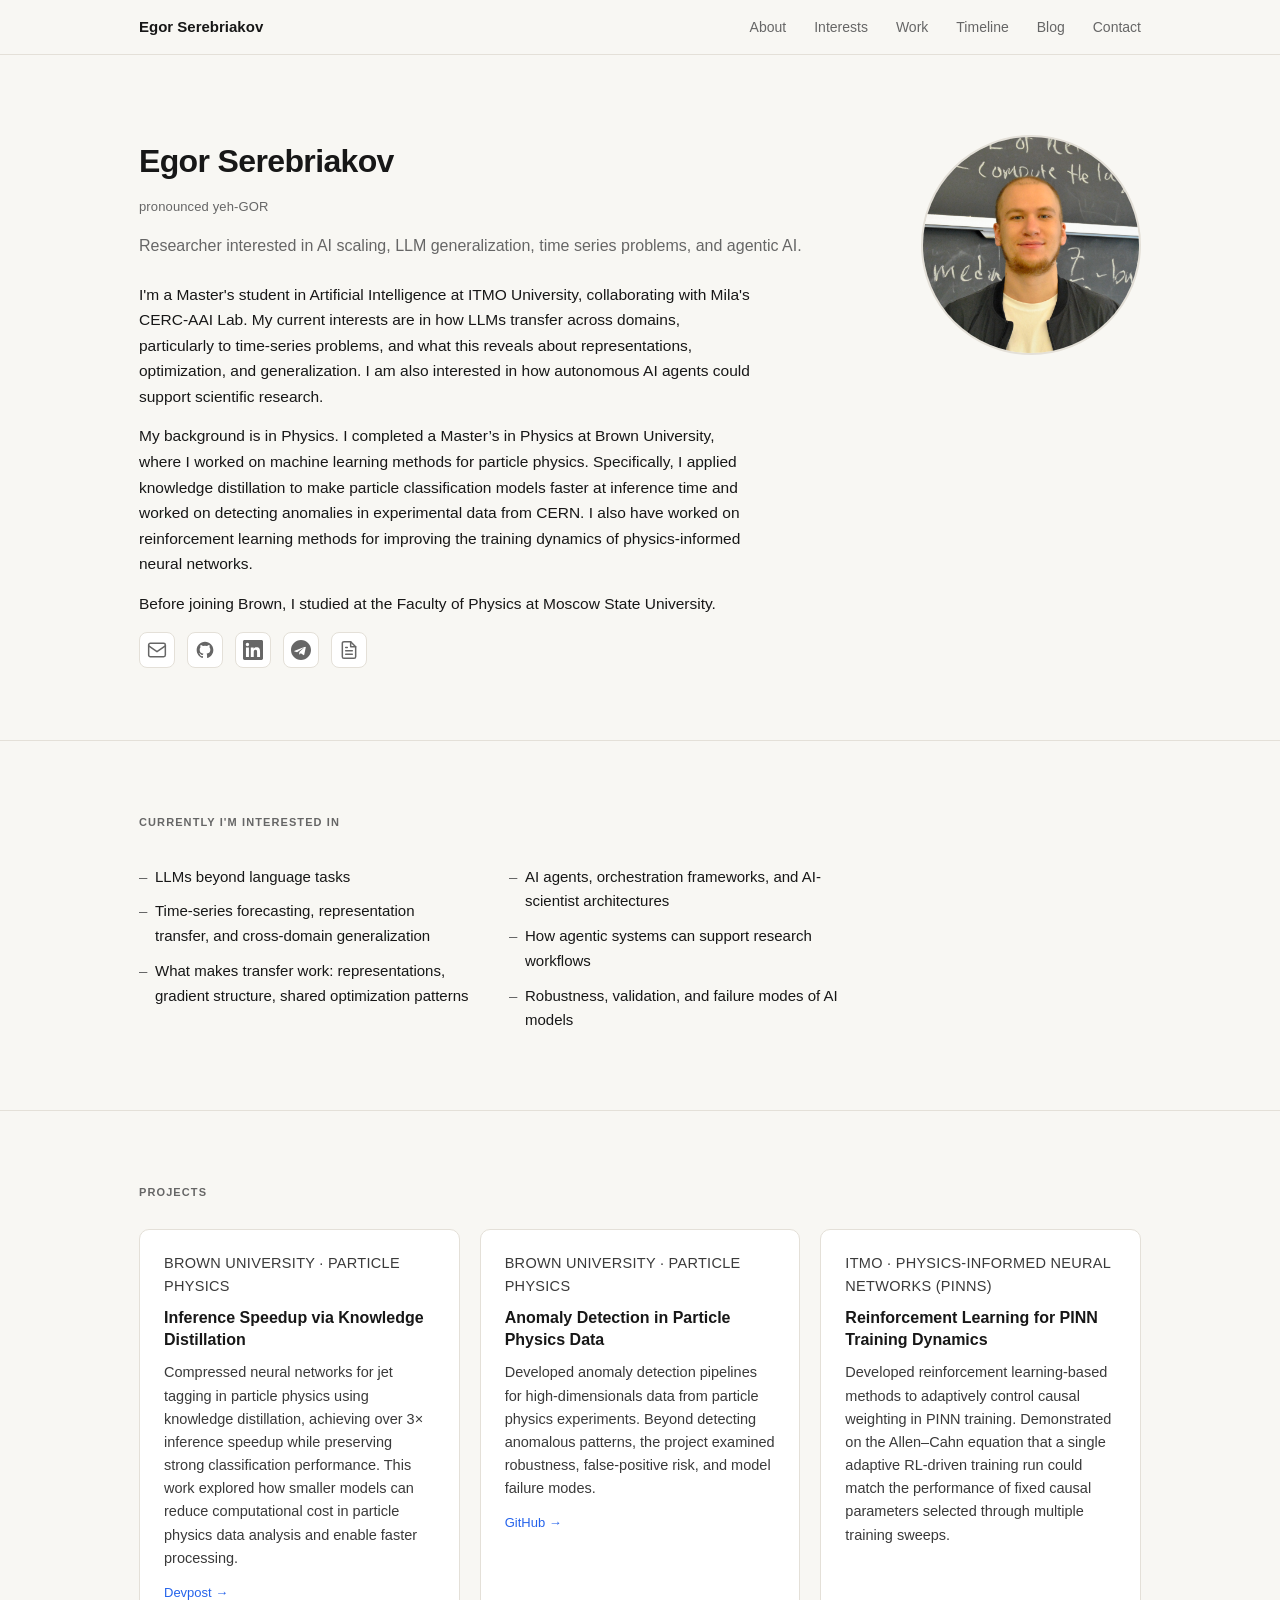
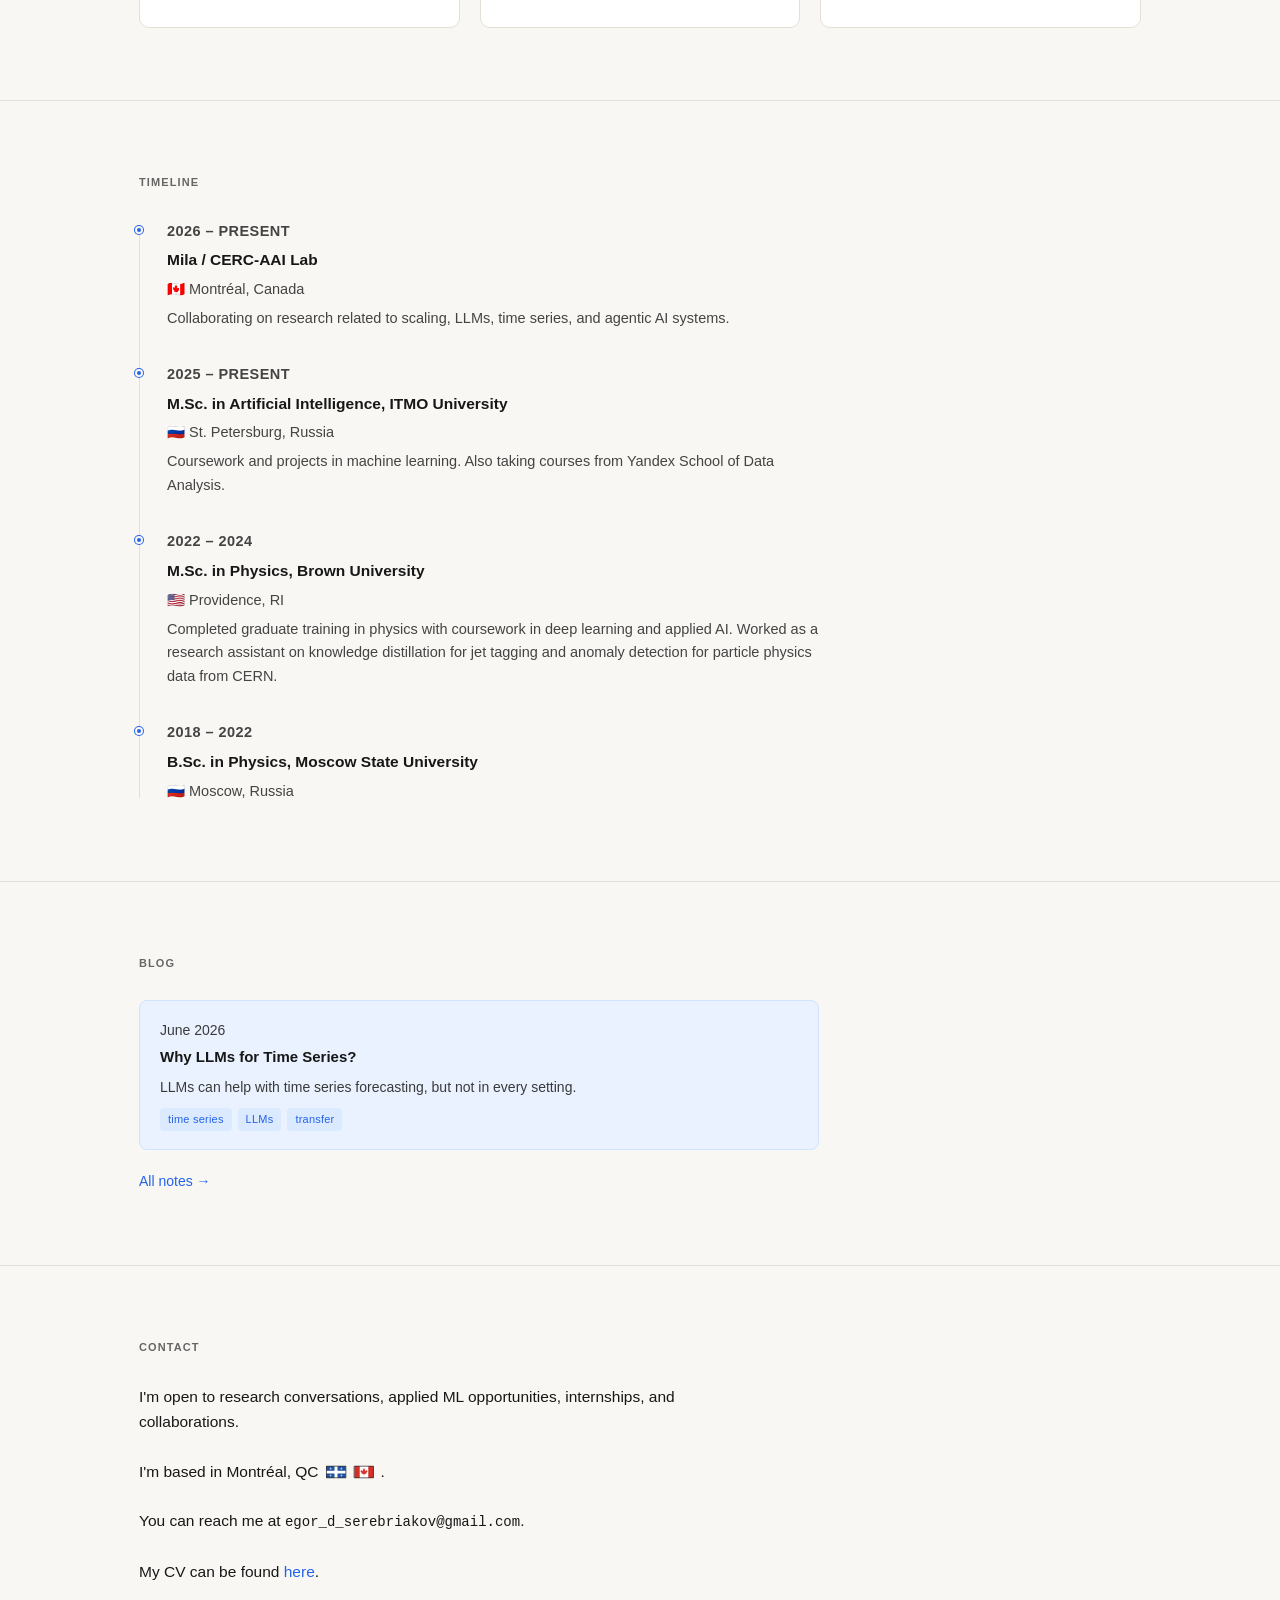
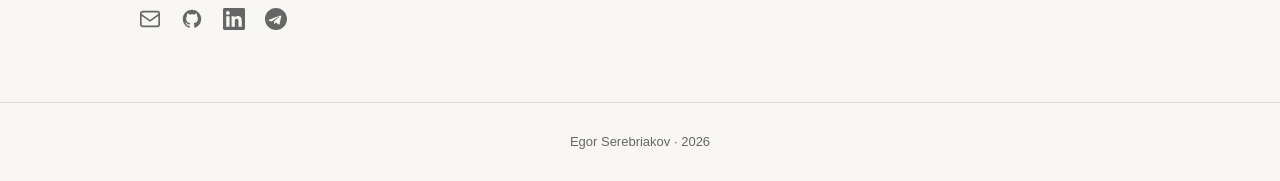
==== commit f8a78cdf: "decor changes" ====
--- a/index.html
+++ b/index.html
@@ -34,7 +34,7 @@
         <div class="hero-text">
           <h1 class="hero-name">Egor Serebriakov</h1>
           <p class="hero-pronounce">pronounced yeh-GOR</p>
-          <p class="hero-tagline">Researcher interested in AI scaling, LLMs, time series, and autonomous AI.</p>
+          <p class="hero-tagline">Researcher interested in AI scaling, LLM generalization, time series problems, and agentic AI.</p>
           <div class="hero-bio">
             <!-- <p>I'm a Master's student in Artificial Intelligence at ITMO University, collaborating with Mila's CERC-AAI Lab. My current interests are in how LLMs transfer across domains, what this reveals about representations, optimization, and generalization, and how autonomous AI agents could support scientific research.</p> -->
             <p>I'm a Master's student in Artificial Intelligence at ITMO University, collaborating with Mila's CERC-AAI Lab. My current interests are in how LLMs transfer across domains, particularly to time-series problems, and what this reveals about representations, optimization, and generalization. I am also interested in how autonomous AI agents could support scientific research.</p>
@@ -73,7 +73,7 @@
         <li>LLMs beyond language tasks</li>
         <li>Time-series forecasting, representation transfer, and cross-domain generalization</li>
         <li>What makes transfer work: representations, gradient structure, shared optimization patterns</li>
-        <li>Autonomous AI agents, orchestration frameworks, and AI-scientist architectures</li>
+        <li>AI agents, orchestration frameworks, and AI-scientist architectures</li>
         <li>How agentic systems can support research workflows</li>
         <li>Robustness, validation, and failure modes of AI models</li>
       </ul>
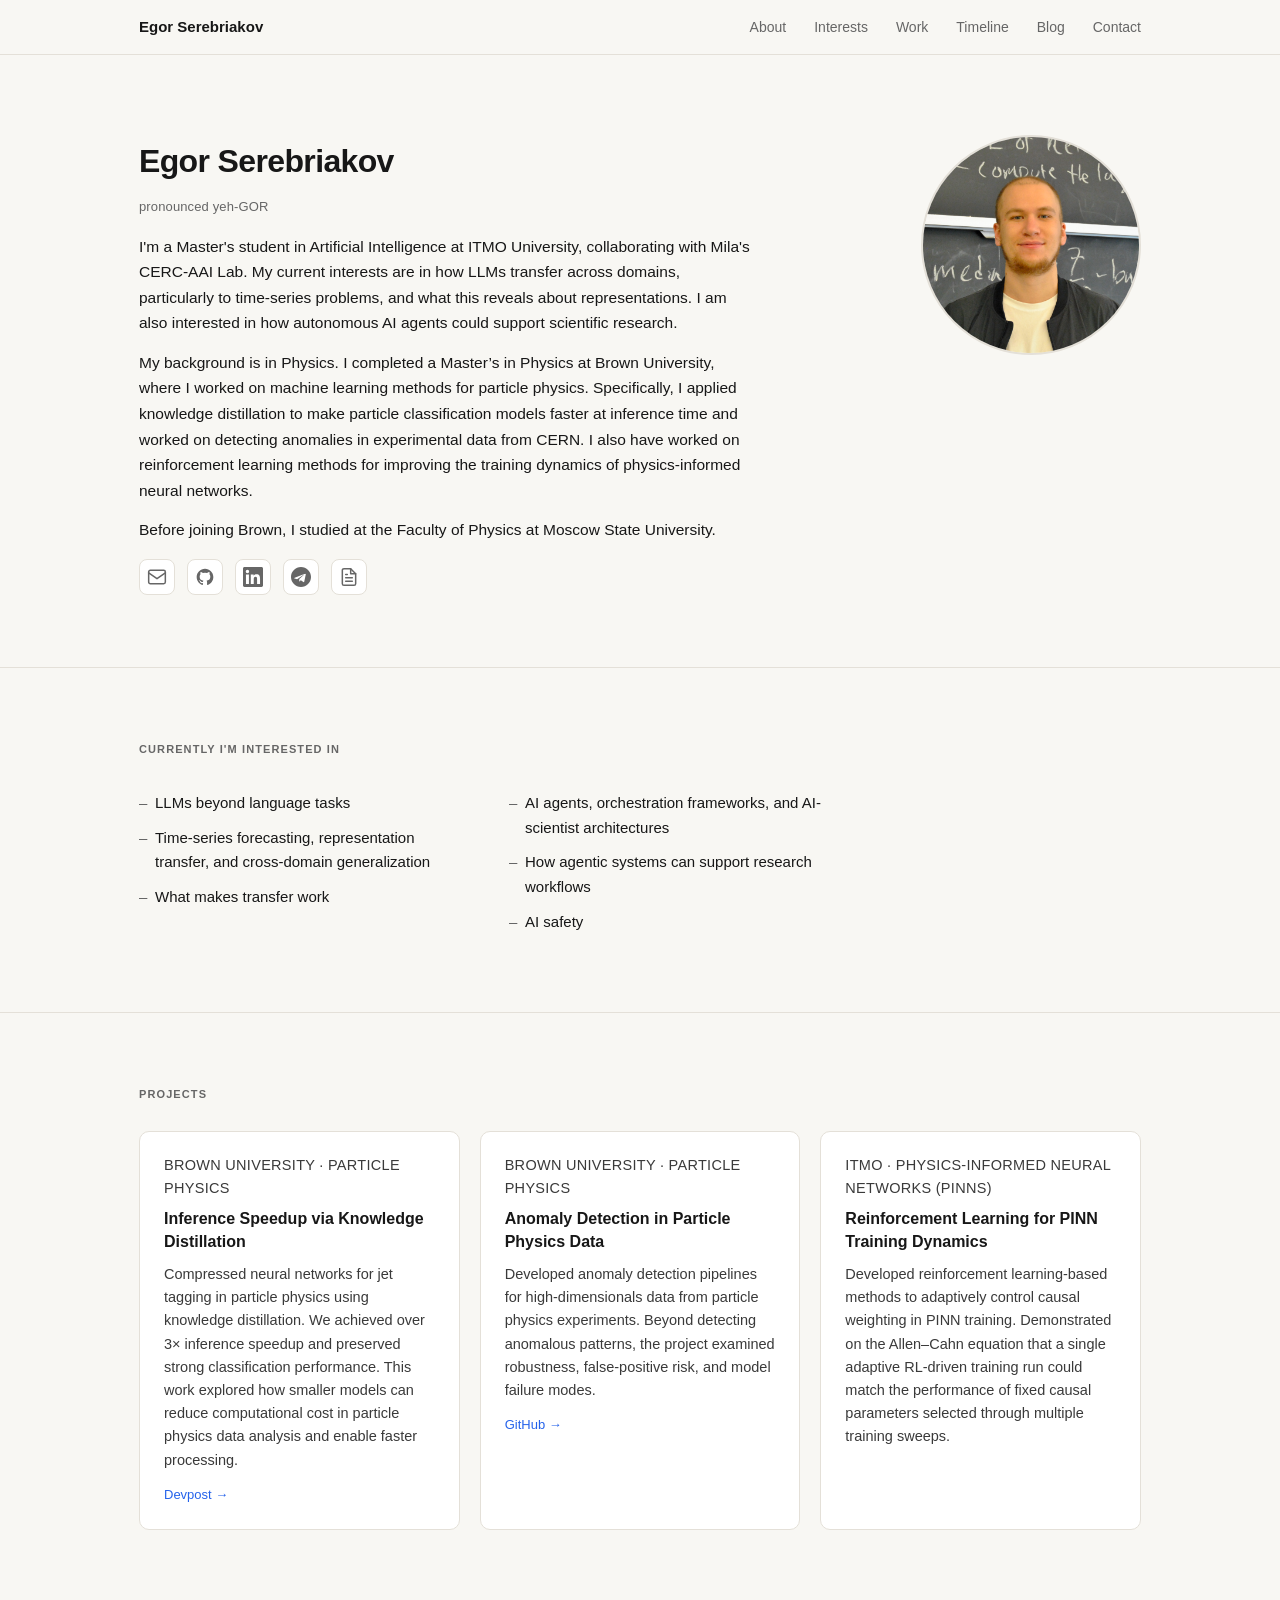
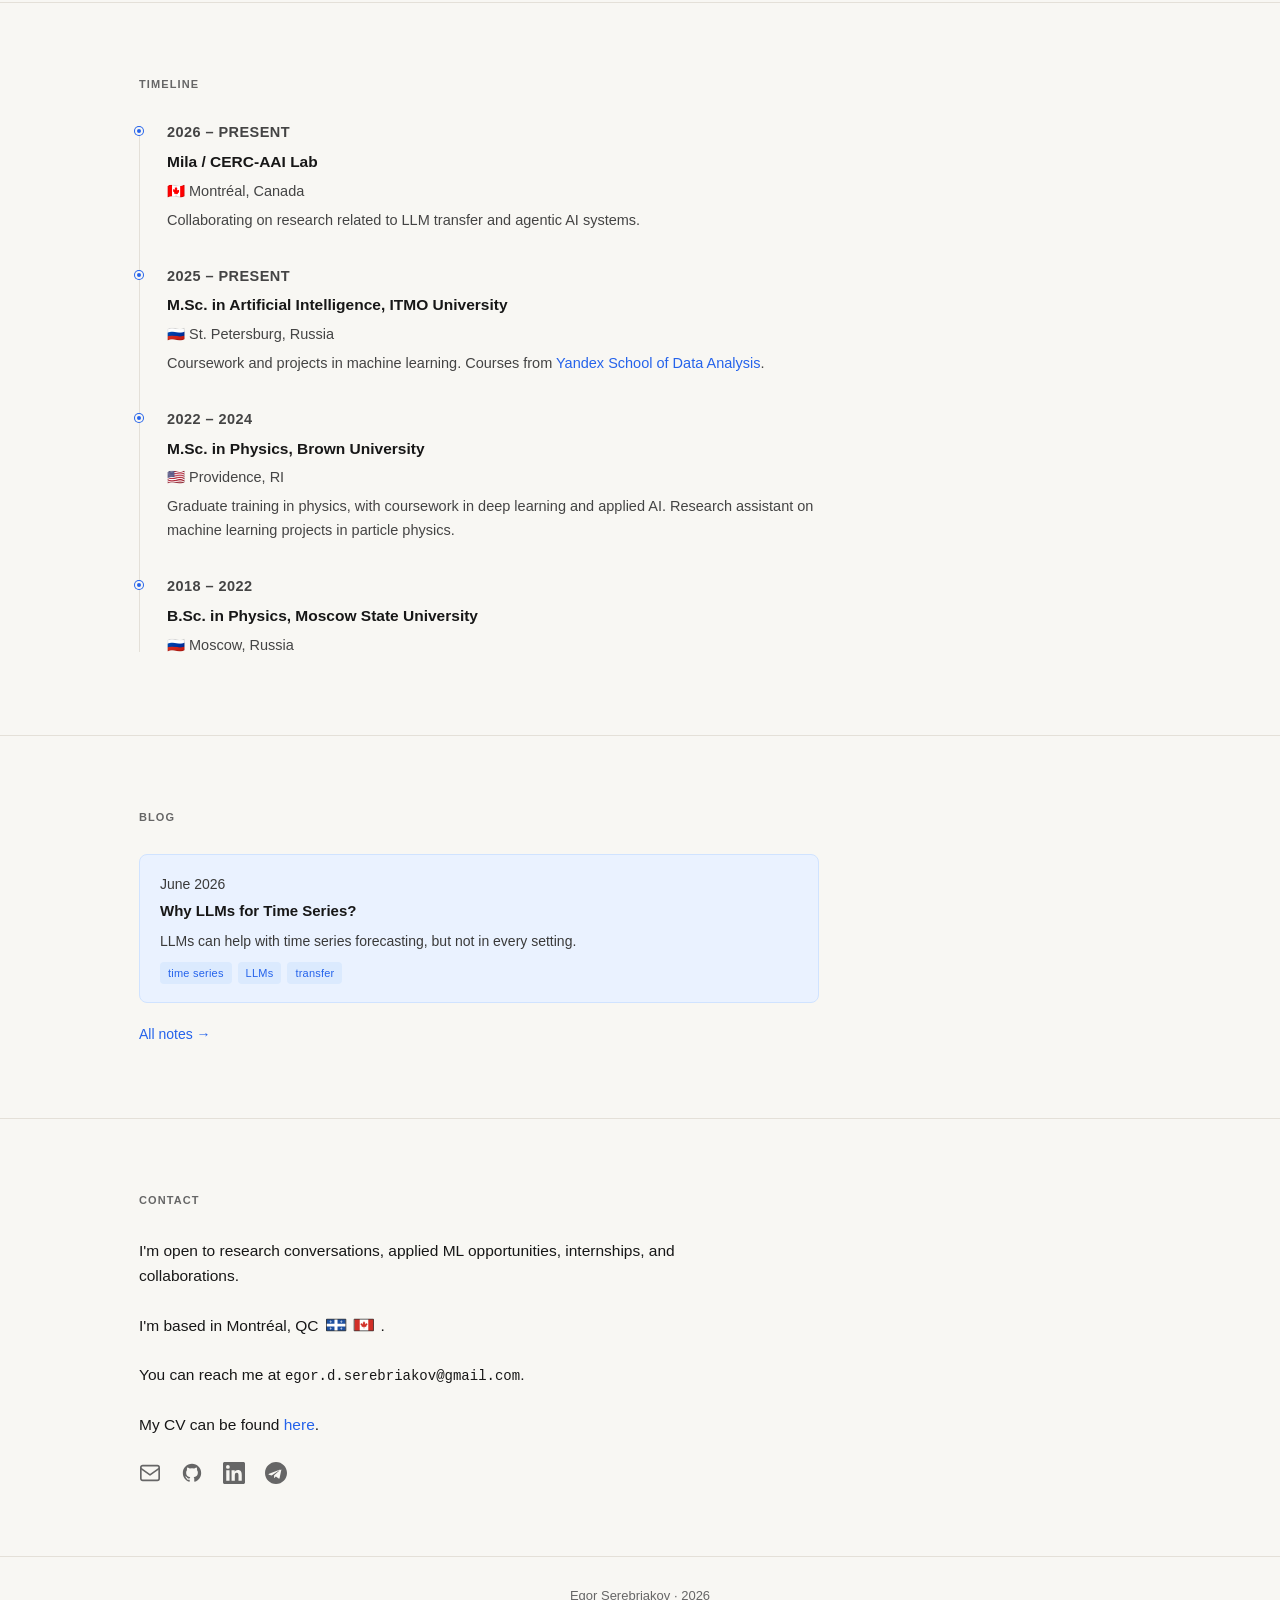
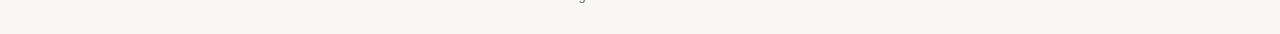
==== commit bee2c98f: "Decorative changes" ====
--- a/index.html
+++ b/index.html
@@ -34,16 +34,16 @@
         <div class="hero-text">
           <h1 class="hero-name">Egor Serebriakov</h1>
           <p class="hero-pronounce">pronounced yeh-GOR</p>
-          <p class="hero-tagline">Researcher interested in AI scaling, LLM generalization, time series problems, and agentic AI.</p>
+          <!-- <p class="hero-tagline">Researcher interested in AI scaling, LLM generalization, time series problems, and agentic AI.</p> -->
           <div class="hero-bio">
             <!-- <p>I'm a Master's student in Artificial Intelligence at ITMO University, collaborating with Mila's CERC-AAI Lab. My current interests are in how LLMs transfer across domains, what this reveals about representations, optimization, and generalization, and how autonomous AI agents could support scientific research.</p> -->
-            <p>I'm a Master's student in Artificial Intelligence at ITMO University, collaborating with Mila's CERC-AAI Lab. My current interests are in how LLMs transfer across domains, particularly to time-series problems, and what this reveals about representations, optimization, and generalization. I am also interested in how autonomous AI agents could support scientific research.</p>
+            <p>I'm a Master's student in Artificial Intelligence at ITMO University, collaborating with Mila's CERC-AAI Lab. My current interests are in how LLMs transfer across domains, particularly to time-series problems, and what this reveals about representations. I am also interested in how autonomous AI agents could support scientific research.</p>
             <p>My background is in Physics. I completed a Master’s in Physics at Brown University, where I worked on machine learning methods for particle physics. Specifically, I applied knowledge distillation to make particle classification models faster at inference time and worked on detecting anomalies in experimental data from CERN. I also have worked on reinforcement learning methods for improving the training dynamics of physics-informed neural networks.</p>
             <!-- <p>My background is in physics. I completed a Master’s in Physics at Brown University, where I worked on machine learning for particle physics, including knowledge distillation for particle jet tagging and anomaly detection with CERN experimental data. I have also worked on reinforcement learning methods for optimizing the training dynamics of physics-informed neural networks.</p> -->
             <p>Before joining Brown, I studied at the Faculty of Physics at Moscow State University.</p>
           </div>
           <div class="hero-links">
-            <a href="mailto:egor_d_serebriakov@gmail.com" class="hero-icon-link" aria-label="Email" data-tooltip="Email">
+            <a href="mailto:egor.d.serebriakov@gmail.com" class="hero-icon-link" aria-label="Email" data-tooltip="Email">
               <svg width="20" height="20" viewBox="0 0 24 24" fill="none" stroke="currentColor" stroke-width="1.8" stroke-linecap="round" stroke-linejoin="round"><rect x="2" y="4" width="20" height="16" rx="2"/><path d="m2 7 10 7 10-7"/></svg>
             </a>
             <a href="https://github.com/edserebri" class="hero-icon-link" aria-label="GitHub" data-tooltip="GitHub" target="_blank" rel="noopener">
@@ -72,10 +72,10 @@
       <ul class="interests-list">
         <li>LLMs beyond language tasks</li>
         <li>Time-series forecasting, representation transfer, and cross-domain generalization</li>
-        <li>What makes transfer work: representations, gradient structure, shared optimization patterns</li>
+        <li>What makes transfer work</li>
         <li>AI agents, orchestration frameworks, and AI-scientist architectures</li>
         <li>How agentic systems can support research workflows</li>
-        <li>Robustness, validation, and failure modes of AI models</li>
+        <li>AI safety</li>
       </ul>
     </div>
   </section>
@@ -95,7 +95,7 @@
         <div class="card">
           <p class="card-meta">Brown University · Particle Physics</p>
           <h3>Inference Speedup via Knowledge Distillation</h3>
-          <p>Compressed neural networks for jet tagging in particle physics using knowledge distillation, achieving over 3× inference speedup while preserving strong classification performance. This work explored how smaller models can reduce computational cost in particle physics data analysis and enable faster processing.</p>
+          <p>Compressed neural networks for jet tagging in particle physics using knowledge distillation. We achieved over 3× inference speedup and preserved strong classification performance. This work explored how smaller models can reduce computational cost in particle physics data analysis and enable faster processing.</p>
           <a href="https://devpost.com/software/transfer-learning-for-jet-tagging-in-particle-physics" class="card-link" target="_blank" rel="noopener">Devpost →</a>
         </div>
 
@@ -126,21 +126,21 @@
           <p class="timeline-date">2026 – Present</p>
           <h3>Mila / CERC-AAI Lab</h3>
           <p class="timeline-location">🇨🇦 Montréal, Canada</p>
-          <p>Collaborating on research related to scaling, LLMs, time series, and agentic AI systems.</p>
+          <p>Collaborating on research related to LLM transfer and agentic AI systems.</p>
         </div>
 
         <div class="timeline-item">
           <p class="timeline-date">2025 – Present</p>
           <h3>M.Sc. in Artificial Intelligence, ITMO University</h3>
           <p class="timeline-location">🇷🇺 St. Petersburg, Russia</p>
-          <p>Coursework and projects in machine learning. Also taking courses from Yandex School of Data Analysis.</p>
+          <p>Coursework and projects in machine learning. Courses from <a href="https://dataschool.yandex.com/" target="_blank">Yandex School of Data Analysis</a>.</p>
         </div>
 
         <div class="timeline-item">
           <p class="timeline-date">2022 – 2024</p>
           <h3>M.Sc. in Physics, Brown University</h3>
           <p class="timeline-location">🇺🇸 Providence, RI</p>
-          <p>Completed graduate training in physics with coursework in deep learning and applied AI. Worked as a research assistant on knowledge distillation for jet tagging and anomaly detection for particle physics data from CERN.</p>
+          <p>Graduate training in physics, with coursework in deep learning and applied AI. Research assistant on machine learning projects in particle physics.</p>
         </div>
 
         <div class="timeline-item">
@@ -168,10 +168,10 @@
       <p class="section-label">Contact</p>
       <p class="contact-text">I'm open to research conversations, applied ML opportunities, internships, and collaborations.</p>
       <p class="contact-text contact-location">I'm based in Montréal, QC <img src="assets/qc_flag.svg" class="flag-icon" alt="Quebec"><img src="assets/canada.svg" class="flag-icon" alt="Canada">.</p>
-      <p class="contact-text">You can reach me at <span class="contact-email">egor_d_serebriakov@gmail.com</span>.</p>
+      <p class="contact-text">You can reach me at <span class="contact-email">egor.d.serebriakov@gmail.com</span>.</p>
       <p class="contact-text">My CV can be found <a href="cv.html">here</a>.</p>
       <div class="contact-icons">
-        <a href="mailto:egor_d_serebriakov@gmail.com" class="contact-icon" aria-label="Email">
+        <a href="mailto:egor.d.serebriakov@gmail.com" class="contact-icon" aria-label="Email">
           <svg width="22" height="22" viewBox="0 0 24 24" fill="none" stroke="currentColor" stroke-width="1.8" stroke-linecap="round" stroke-linejoin="round"><rect x="2" y="4" width="20" height="16" rx="2"/><path d="m2 7 10 7 10-7"/></svg>
         </a>
         <a href="https://github.com/edserebri" class="contact-icon" aria-label="GitHub" target="_blank" rel="noopener">
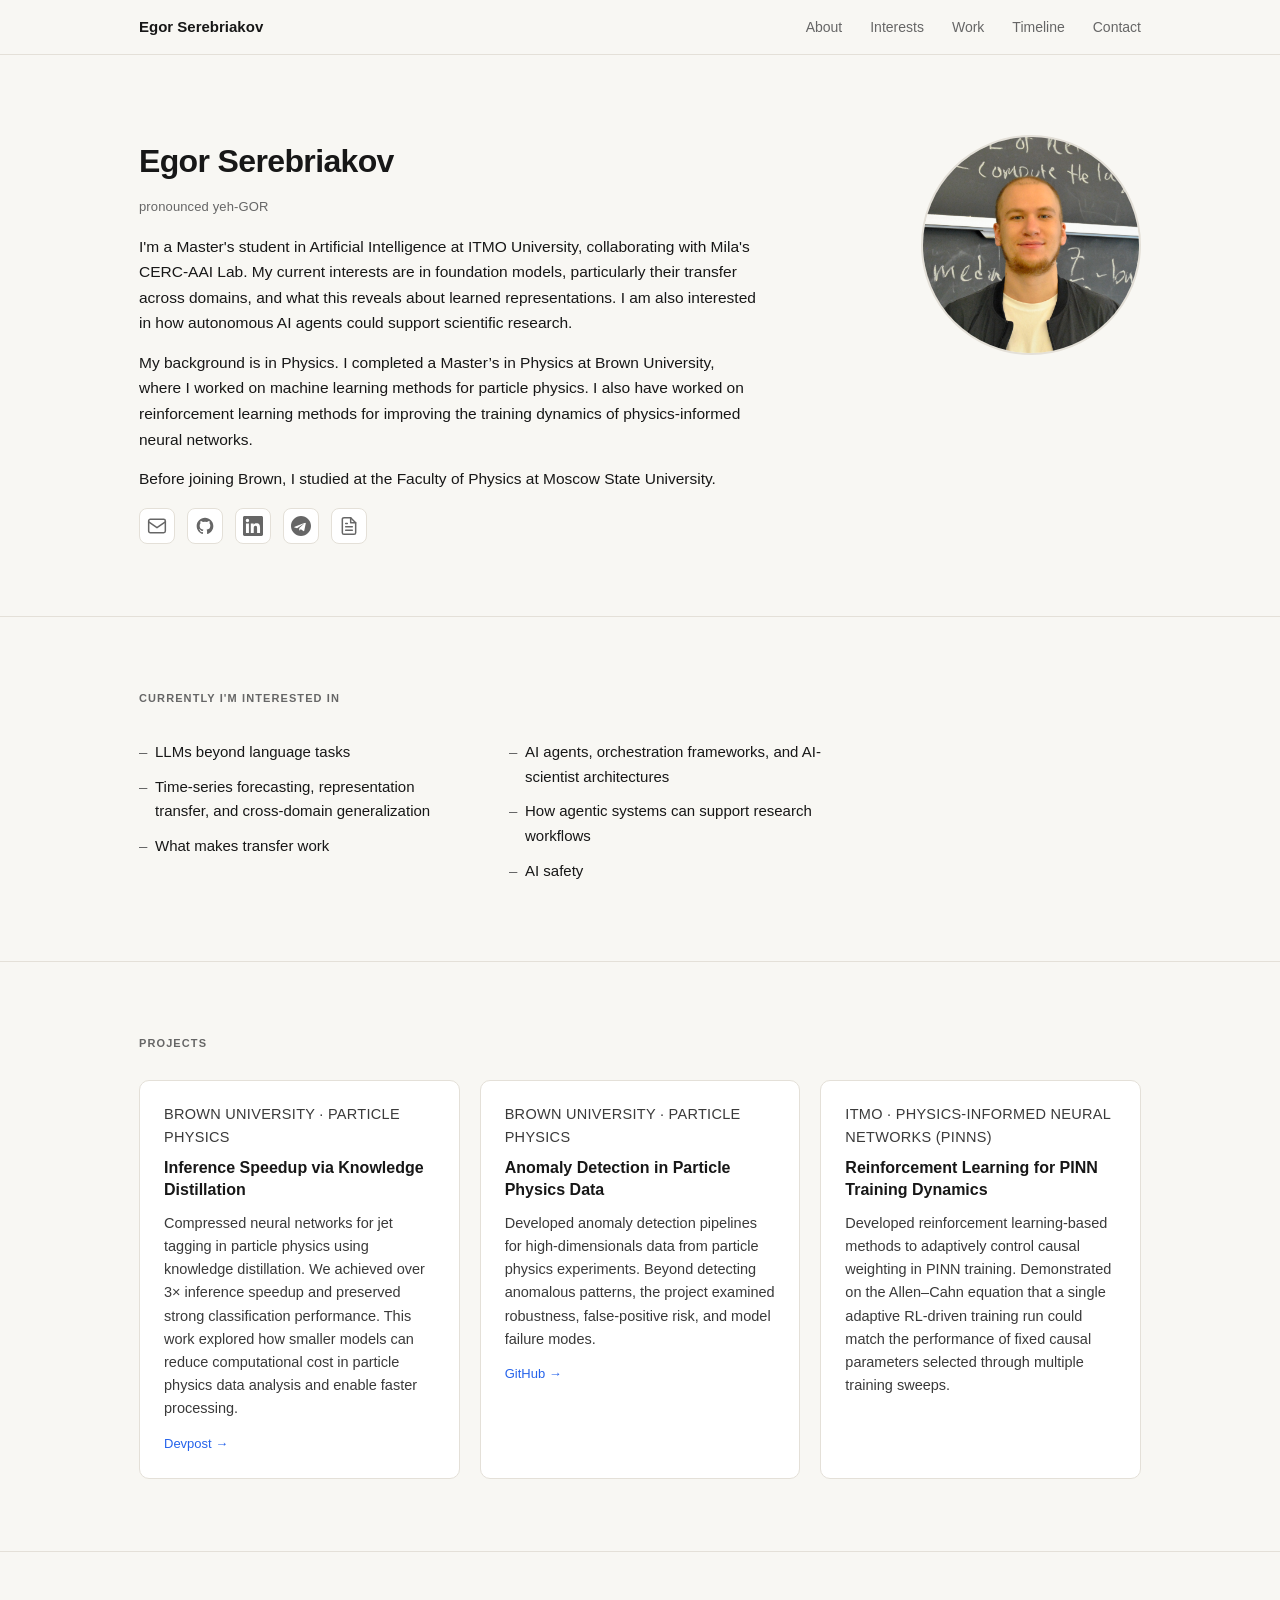
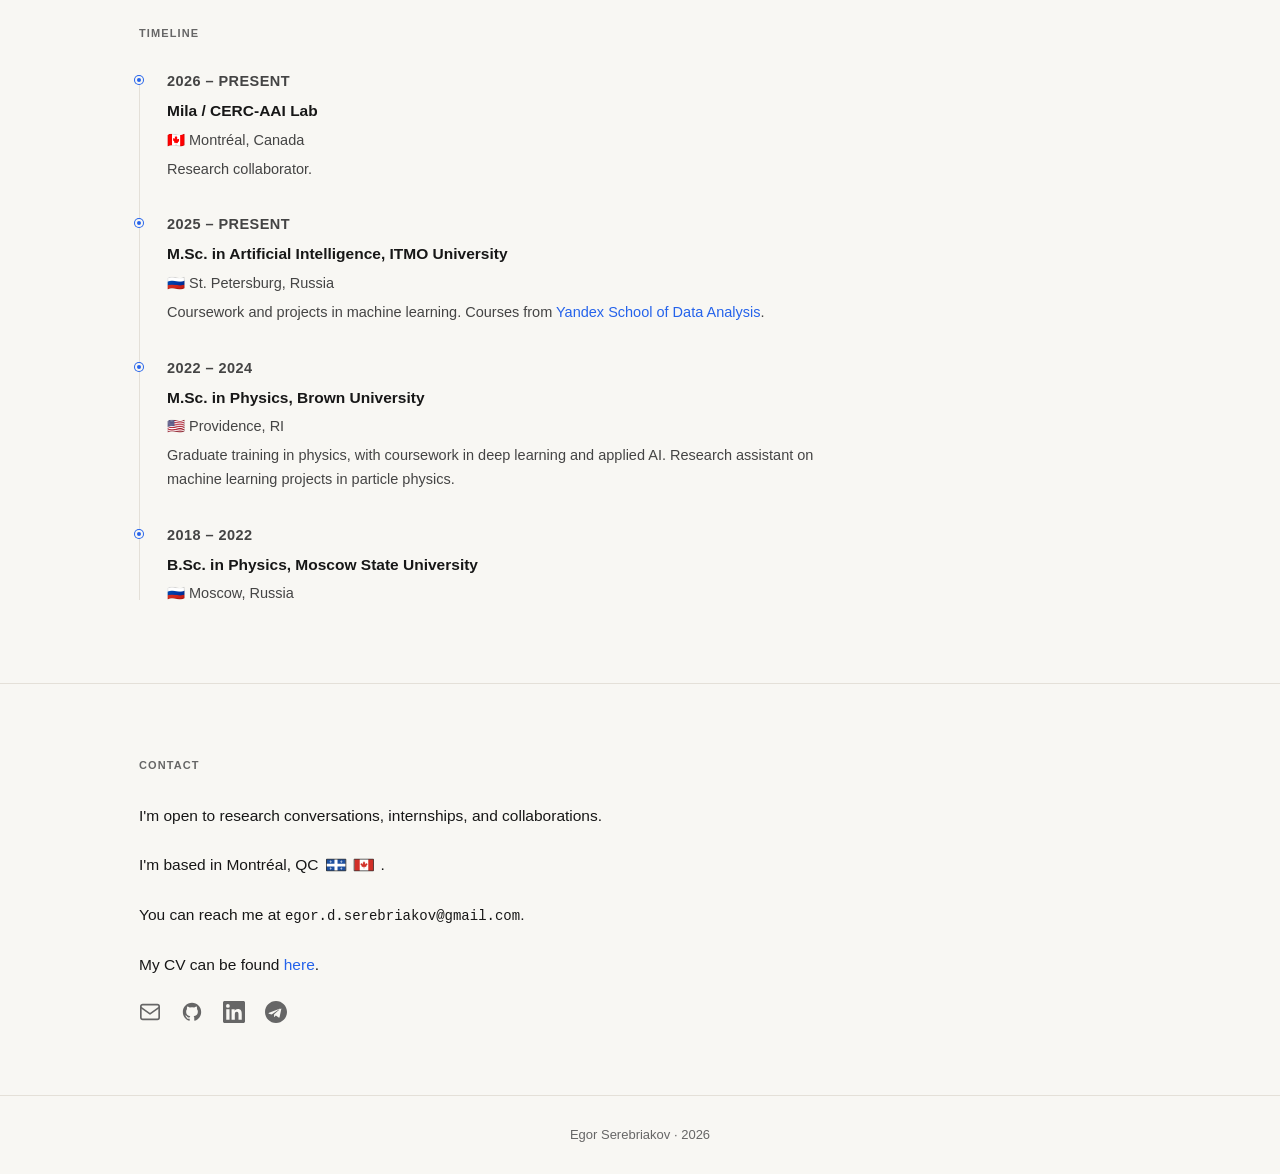
==== commit 201c3c4b: "cosmetic changes" ====
--- a/index.html
+++ b/index.html
@@ -21,7 +21,7 @@
         <li><a href="#interests">Interests</a></li>
         <li><a href="#work">Work</a></li>
         <li><a href="#timeline">Timeline</a></li>
-        <li><a href="#notes">Blog</a></li>
+        <!-- <li><a href="#notes">Blog</a></li> -->
         <li><a href="#contact">Contact</a></li>
       </ul>
     </div>
@@ -37,8 +37,8 @@
           <!-- <p class="hero-tagline">Researcher interested in AI scaling, LLM generalization, time series problems, and agentic AI.</p> -->
           <div class="hero-bio">
             <!-- <p>I'm a Master's student in Artificial Intelligence at ITMO University, collaborating with Mila's CERC-AAI Lab. My current interests are in how LLMs transfer across domains, what this reveals about representations, optimization, and generalization, and how autonomous AI agents could support scientific research.</p> -->
-            <p>I'm a Master's student in Artificial Intelligence at ITMO University, collaborating with Mila's CERC-AAI Lab. My current interests are in how LLMs transfer across domains, particularly to time-series problems, and what this reveals about representations. I am also interested in how autonomous AI agents could support scientific research.</p>
-            <p>My background is in Physics. I completed a Master’s in Physics at Brown University, where I worked on machine learning methods for particle physics. Specifically, I applied knowledge distillation to make particle classification models faster at inference time and worked on detecting anomalies in experimental data from CERN. I also have worked on reinforcement learning methods for improving the training dynamics of physics-informed neural networks.</p>
+            <p>I'm a Master's student in Artificial Intelligence at ITMO University, collaborating with Mila's CERC-AAI Lab. My current interests are in foundation models, particularly their transfer across domains, and what this reveals about learned representations. I am also interested in how autonomous AI agents could support scientific research.</p>
+            <p>My background is in Physics. I completed a Master’s in Physics at Brown University, where I worked on machine learning methods for particle physics. I also have worked on reinforcement learning methods for improving the training dynamics of physics-informed neural networks.</p>
             <!-- <p>My background is in physics. I completed a Master’s in Physics at Brown University, where I worked on machine learning for particle physics, including knowledge distillation for particle jet tagging and anomaly detection with CERN experimental data. I have also worked on reinforcement learning methods for optimizing the training dynamics of physics-informed neural networks.</p> -->
             <p>Before joining Brown, I studied at the Faculty of Physics at Moscow State University.</p>
           </div>
@@ -126,7 +126,7 @@
           <p class="timeline-date">2026 – Present</p>
           <h3>Mila / CERC-AAI Lab</h3>
           <p class="timeline-location">🇨🇦 Montréal, Canada</p>
-          <p>Collaborating on research related to LLM transfer and agentic AI systems.</p>
+          <p>Research collaborator.</p>
         </div>
 
         <div class="timeline-item">
@@ -154,19 +154,19 @@
   </section>
 
   <!-- Notes Preview -->
-  <section id="notes">
+  <!-- <section id="notes">
     <div class="container">
       <p class="section-label">Blog</p>
       <div id="notes-preview" class="notes-cards"></div>
       <p class="notes-footer"><a href="notes.html">All notes →</a></p>
     </div>
-  </section>
+  </section> -->
 
   <!-- Contact -->
   <section id="contact">
     <div class="container">
       <p class="section-label">Contact</p>
-      <p class="contact-text">I'm open to research conversations, applied ML opportunities, internships, and collaborations.</p>
+      <p class="contact-text">I'm open to research conversations, internships, and collaborations.</p>
       <p class="contact-text contact-location">I'm based in Montréal, QC <img src="assets/qc_flag.svg" class="flag-icon" alt="Quebec"><img src="assets/canada.svg" class="flag-icon" alt="Canada">.</p>
       <p class="contact-text">You can reach me at <span class="contact-email">egor.d.serebriakov@gmail.com</span>.</p>
       <p class="contact-text">My CV can be found <a href="cv.html">here</a>.</p>
